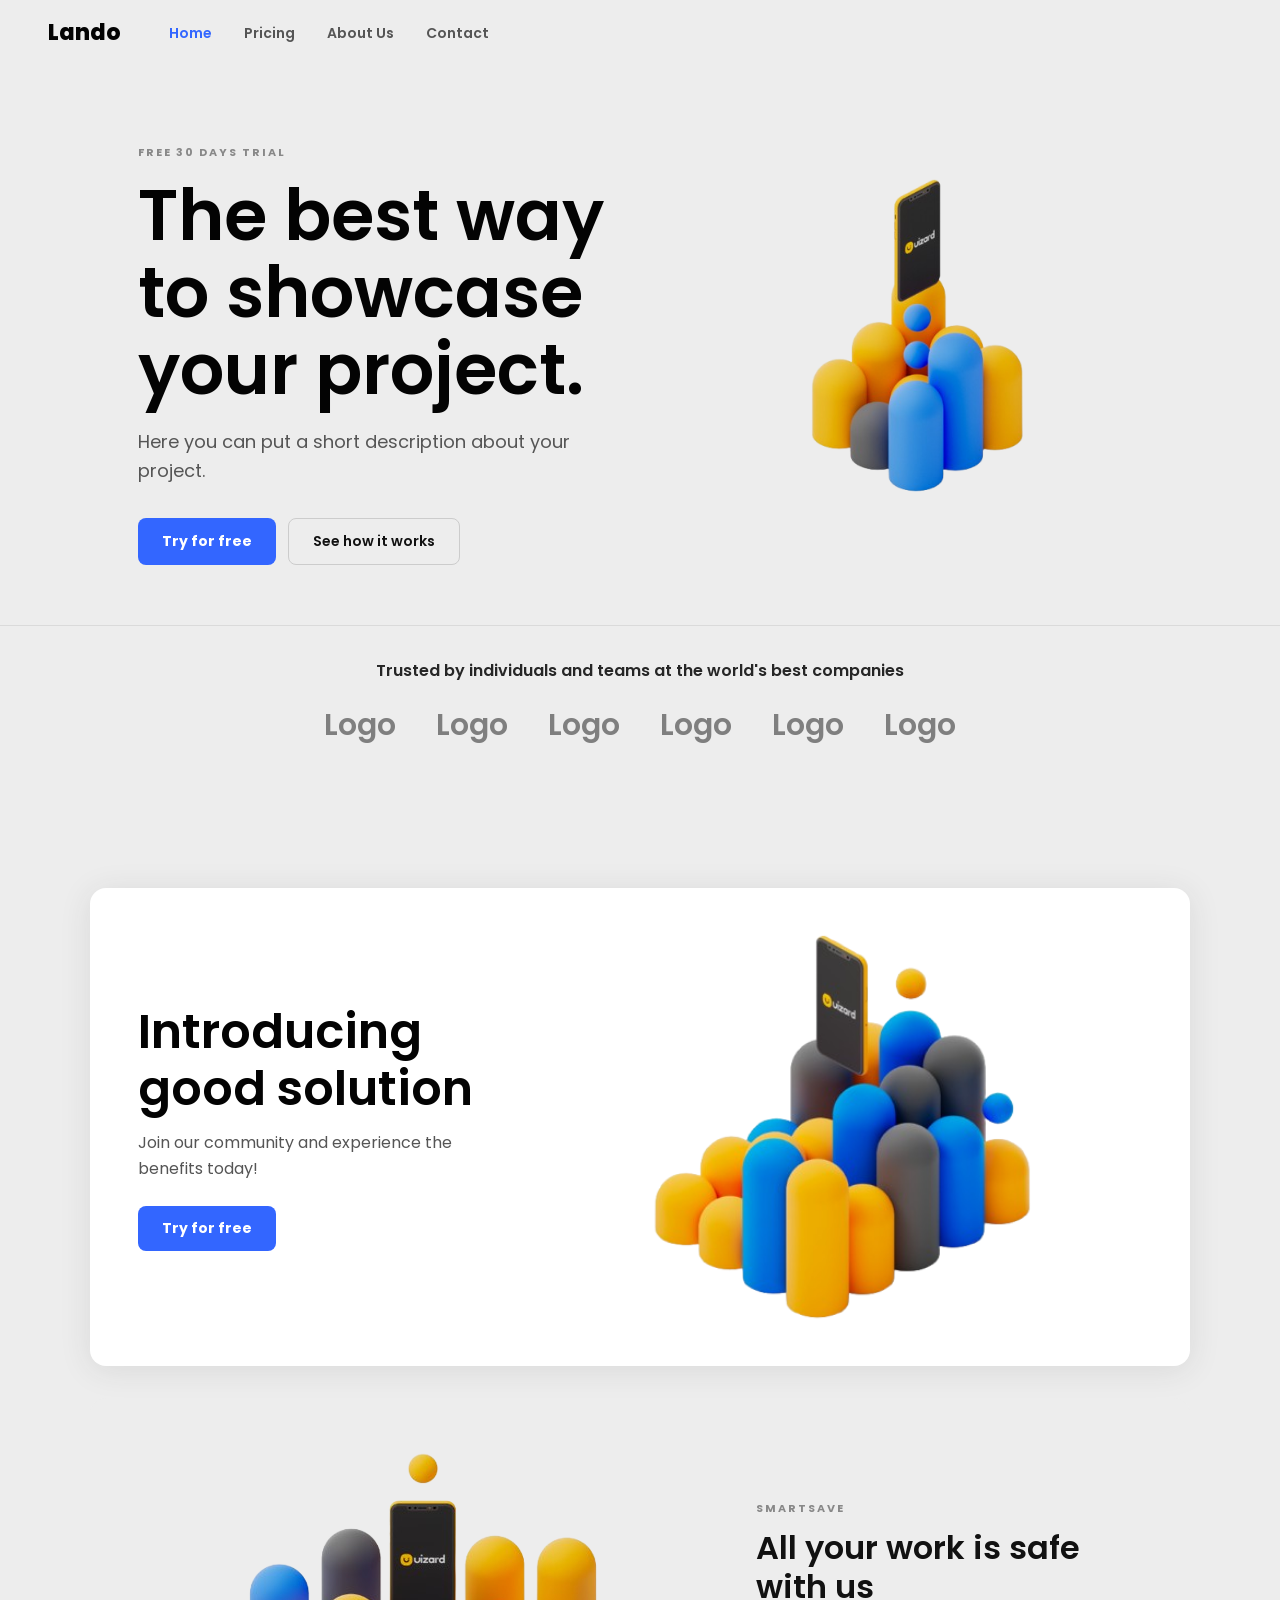
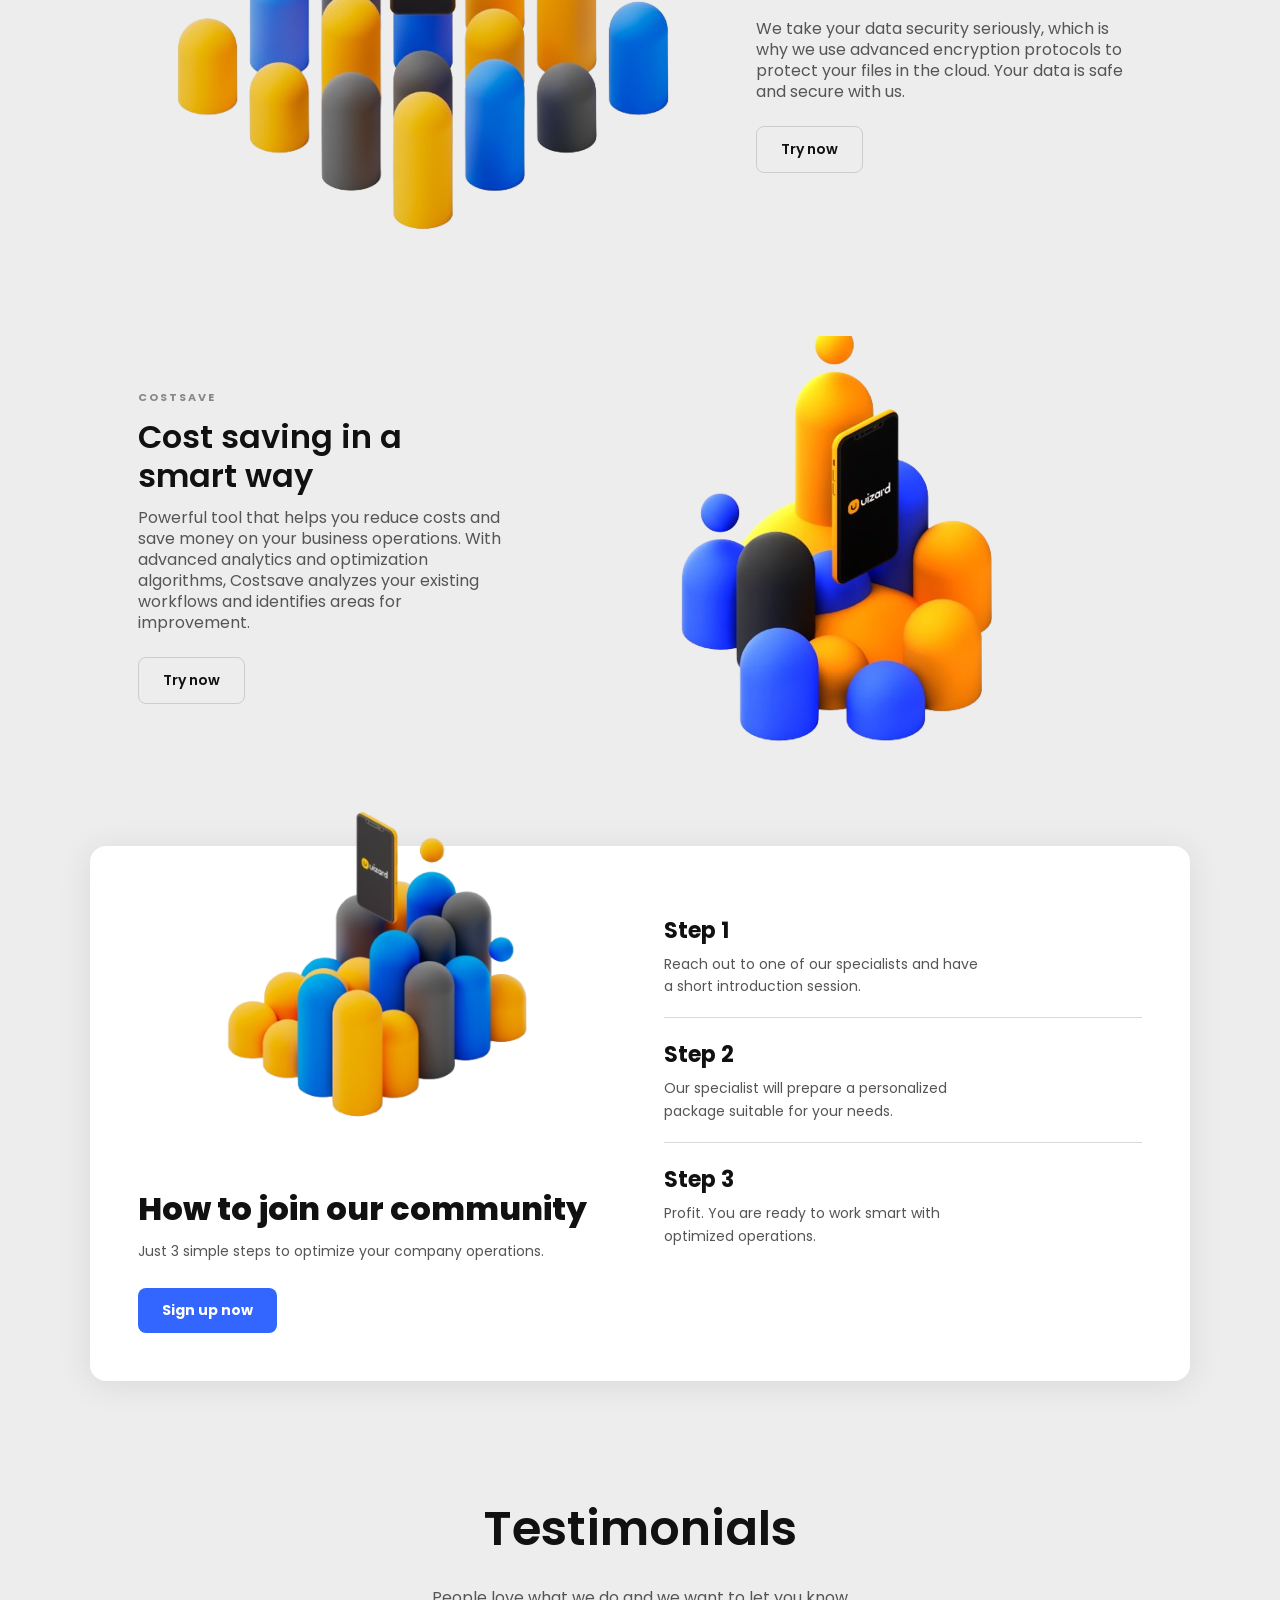
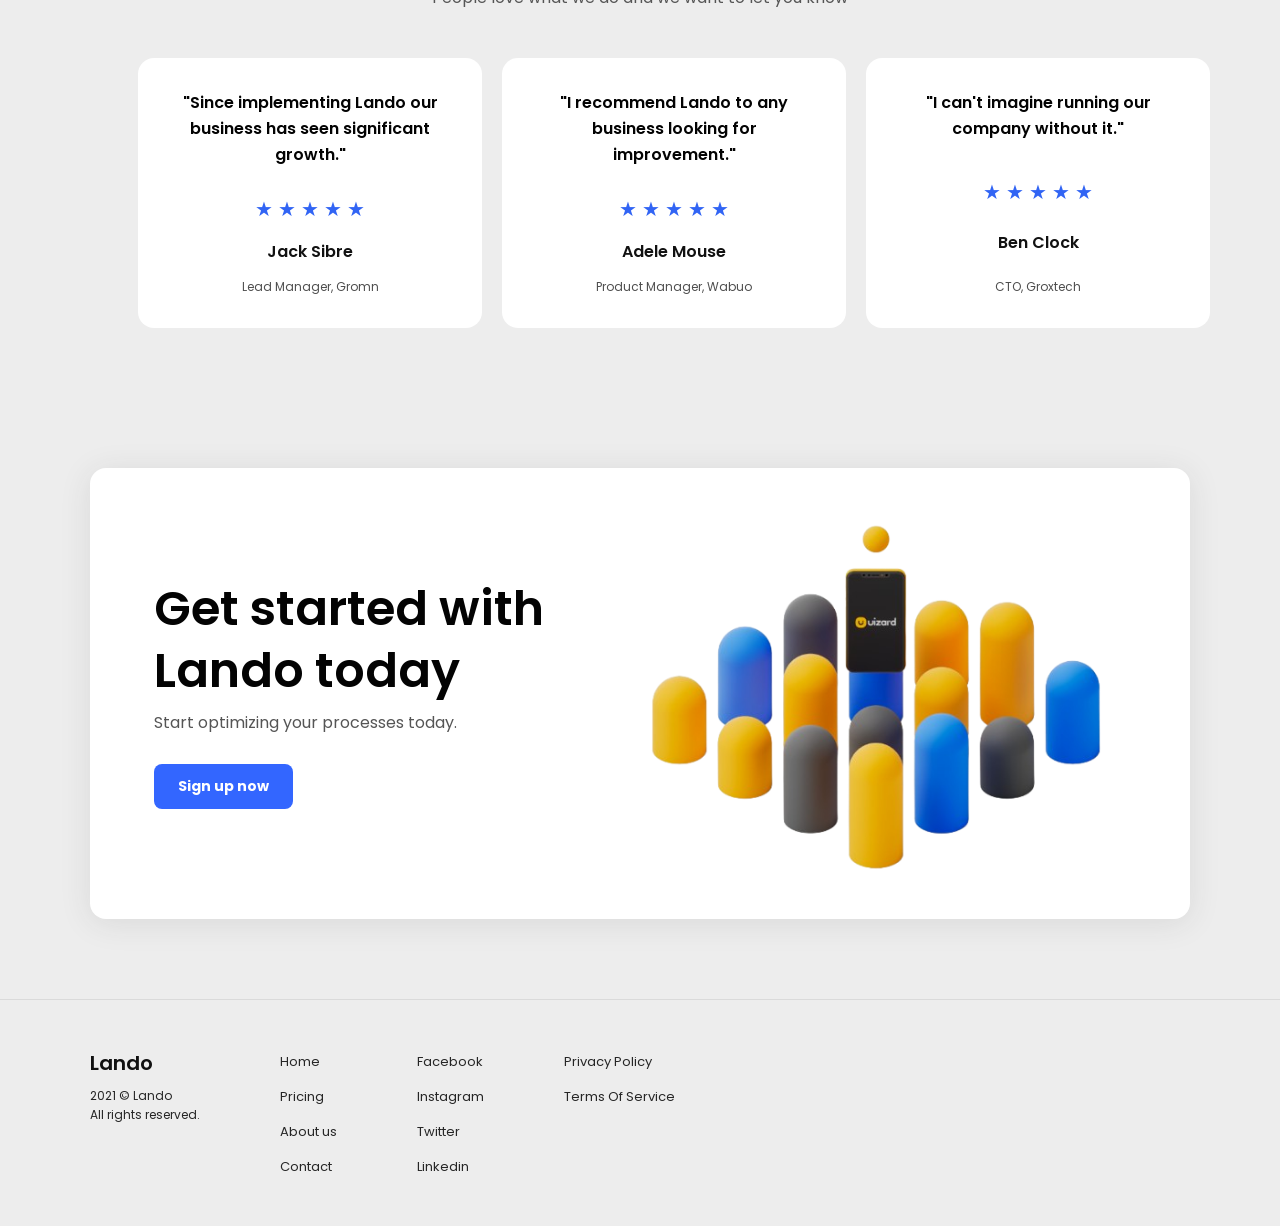
==== index.html @ 051befb7 "landing page ui" ====
<!DOCTYPE html>
<html lang="en">

<head>
    <meta charset="UTF-8" />
    <meta name="viewport" content="width=device-width, initial-scale=1.0" />
    <title>Lando</title>
    <link rel="preconnect" href="https://fonts.googleapis.com">
    <link rel="preconnect" href="https://fonts.gstatic.com" crossorigin>
    <link
        href="https://fonts.googleapis.com/css2?family=Poppins:ital,wght@0,100;0,200;0,300;0,400;0,500;0,600;0,700;0,800;0,900;1,100;1,200;1,300;1,400;1,500;1,600;1,700;1,800;1,900&display=swap"
        rel="stylesheet">
    <link rel="stylesheet" href="assets/css/style.css">
</head>

<body>

    <!-- NAVBAR -->
    <nav>
        <span class="nav-logo"><a href="index.html">Lando</a></span>
        <ul class="nav-links">
            <li><a href="index.html" class="active">Home</a></li>
            <li><a href="pricing.html">Pricing</a></li>
            <li><a href="about-us.html">About Us</a></li>
            <li><a href="contact.html">Contact</a></li>
        </ul>
        <!-- <div class="nav-right">
            <button class="btn-login">Log in</button>
            <button class="btn-signup">Sign up</button>
        </div> -->
    </nav>

    <!-- ===================== HOME PAGE ===================== -->
    <div id="page-home" class="page active">

        <!-- Hero -->
        <div class="hero">
            <div class="hero-content">
                <div class="hero-trial">FREE 30 DAYS TRIAL</div>
                <h1 class="title">The best way to showcase your project.</h1>
                <p class="sub-text">Here you can put a short description about your project.</p>
                <div class="hero-buttons">
                    <button class="btn-primary">Try for free</button>
                    <button class="btn-secondary">See how it works</button>
                </div>
            </div>
            <div class="hero-image">
                <img src="assets/images/landing.png" alt="Hero illustration" class="placeholder-img" />
            </div>
        </div>

        <!-- Trusted -->
        <div class="trusted">
            <p>Trusted by individuals and teams at the world's best companies</p>
            <div class="logo-row">
                <span class="logo-item">Logo</span>
                <span class="logo-item">Logo</span>
                <span class="logo-item">Logo</span>
                <span class="logo-item">Logo</span>
                <span class="logo-item">Logo</span>
                <span class="logo-item">Logo</span>
            </div>
        </div>

        <!-- Feature 1 -->
        <div class="feature-card" style="max-width:1100px;margin:0 auto 32px;">
            <div class="feature-card-content">
                <h2 class="title">Introducing good solution</h2>
                <p>Join our community and experience the benefits today!</p>
                <button class="btn-primary">Try for free</button>
            </div>
            <img src="assets/images/landing-2.png" alt="Feature" class="placeholder-img" />
        </div>

        <!-- Feature 2 -->
        <div class="other-card" style="max-width:1100px;margin:0 auto 32px;">
            <img src="assets/images/landing-3.png" alt="Security" class="placeholder-img" />
            <div class="other-card-content">
                <div class="section-tag">SMARTSAVE</div>
                <h2>All your work is safe with us</h2>
                <p>We take your data security seriously, which is why we use advanced encryption protocols to protect
                    your files in the cloud. Your data is safe and secure with us.</p>
                <button class="btn-secondary">Try now</button>
            </div>
        </div>

        <!-- Feature 3 -->
        <div class="other-card" style="max-width:1100px; margin:0 auto 32px;">
            <div class="other-card-content">
                <div class="section-tag">COSTSAVE</div>
                <h2>Cost saving in a smart way</h2>
                <p>Powerful tool that helps you reduce costs and save money on your business operations. With advanced
                    analytics and optimization algorithms, Costsave analyzes your existing workflows and identifies
                    areas for improvement.</p>
                <button class="btn-secondary">Try now</button>
            </div>
            <img src="assets/images/landing-4.png" alt="Cost saving" class="placeholder-img" />
        </div>

        <!-- How to join -->
        <div class="how-section-wrapper">
            <div class="how-section">
                <div class="how-left">
                    <div class="how-left-img-wrap">
                        <img src="assets/images/landing-2.png" alt="How it works" class="placeholder-img" />
                    </div>
                    <h2>How to join our community</h2>
                    <p>Just 3 simple steps to optimize your company operations.</p>
                    <button class="btn-primary">Sign up now</button>
                </div>
                <div class="how-right">
                    <div class="step-item">
                        <div class="step-title">Step 1</div>
                        <div class="step-desc">Reach out to one of our specialists and have a short introduction
                            session.</div>
                    </div>
                    <div class="step-divider"></div>
                    <div class="step-item">
                        <div class="step-title">Step 2</div>
                        <div class="step-desc">Our specialist will prepare a personalized package suitable for your
                            needs.</div>
                    </div>
                    <div class="step-divider"></div>
                    <div class="step-item">
                        <div class="step-title">Step 3</div>
                        <div class="step-desc">Profit. You are ready to work smart with optimized operations.</div>
                    </div>
                </div>
            </div>
        </div>

        <!-- Testimonials -->
        <div class="testimonials" style="max-width:1100px;margin:0 auto;">
            <h2>Testimonials</h2>
            <p class="sub">People love what we do and we want to let you know</p>
            <div class="testi-grid">
                <div class="testi-card">
                    <blockquote>"Since implementing Lando our business has seen significant growth."</blockquote>
                    <div class="testi-stars">★ ★ ★ ★ ★</div>
                    <div class="testi-name">Jack Sibre</div>
                    <div class="testi-role">Lead Manager, Gromn</div>
                </div>
                <div class="testi-card">
                    <blockquote>"I recommend Lando to any business looking for improvement."</blockquote>
                    <div class="testi-stars">★ ★ ★ ★ ★</div>
                    <div class="testi-name">Adele Mouse</div>
                    <div class="testi-role">Product Manager, Wabuo</div>
                </div>
                <div class="testi-card">
                    <blockquote>"I can't imagine running our company without it."</blockquote>
                    <div class="testi-stars">★ ★ ★ ★ ★</div>
                    <div class="testi-name">Ben Clock</div>
                    <div class="testi-role">CTO, Groxtech</div>
                </div>
            </div>
        </div>

        <!-- CTA Banner -->
        <div class="cta-banner" style="max-width:1100px;margin:60px auto 80px;">
            <div>
                <h2 class="title">Get started with<br>Lando today</h2>
                <p>Start optimizing your processes today.</p>
                <button class="btn-primary">Sign up now</button>
            </div>
            <img src="assets/images/landing-3.png" alt="CTA" class="placeholder-img" />
        </div>

        <!-- Footer -->
        <footer>
            <div class="footer-inner">
                <div class="footer-brand">
                    <div class="logo">Lando</div>
                    <p>2021 © Lando<br>All rights reserved.</p>
                </div>
                <div class="footer-col">
                    <ul>
                        <li><a href="index.html">Home</a></li>
                        <li><a href="pricing.html">Pricing</a></li>
                        <li><a href="about-us.html">About us</a></li>
                        <li><a href="contact.html">Contact</a></li>
                    </ul>
                </div>
                <div class="footer-col">
                    <ul>
                        <li><a href="#">Facebook</a></li>
                        <li><a href="#">Instagram</a></li>
                        <li><a href="#">Twitter</a></li>
                        <li><a href="#">Linkedin</a></li>
                    </ul>
                </div>
                <div class="footer-col">
                    <ul>
                        <li><a href="#">Privacy Policy</a></li>
                        <li><a href="#">Terms Of Service</a></li>
                    </ul>
                </div>
            </div>
        </footer>
    </div>

    <script src="assets/js/main.js"></script>
</body>

</html>
---- assets/css/style.css ----
*,
*::before,
*::after {
    box-sizing: border-box;
    margin: 0;
    padding: 0;
}

:root {
    --bg: #e8e8e8;
    --bg-light: #ededed;
    --white: #ffffff;
    --black: #111111;
    --gray: #555555;
    --gray-light: #888888;
    --blue: #3366FF;
    --blue-hover: #2255ee;
    --radius: 12px;
    --font: 'Poppins', sans-serif;
}

body {
    font-family: var(--font);
    background: #ededed;
    color: var(--black);
    min-height: 100vh;
}

/* ===== PAGES ===== */
.page {
    display: none;
}

.page.active {
    display: block;
}

/* ===== NAVBAR ===== */
nav {
    display: flex;
    align-items: center;
    padding: 0 48px;
    height: 64px;
    /* background: var(--bg); */
    /* position: sticky; */
    top: 0;
    z-index: 100;
    /* border-bottom: 1px solid rgba(0, 0, 0, 0.06); */
}

.nav-logo {
    font-size: 22px;
    font-weight: 800;
    color: var(--black);
    text-decoration: none;
    margin-right: 48px;
    cursor: pointer;
}

.nav-logo a {
    text-decoration: none;
    color: #030303ff;
}

.nav-links {
    display: flex;
    gap: 32px;
    list-style: none;
    flex: 1;
}

.nav-links a {
    text-decoration: none;
    font-size: 14px;
    font-weight: 600;
    color: var(--gray);
    cursor: pointer;
    transition: color 0.2s;
}

.nav-links a:hover,
.nav-links a.active {
    color: var(--blue);
}

.nav-right {
    display: flex;
    align-items: center;
    gap: 16px;
}

.btn-login {
    font-family: var(--font);
    font-size: 14px;
    font-weight: 600;
    color: var(--gray);
    background: none;
    border: none;
    cursor: pointer;
}

.btn-signup {
    font-family: var(--font);
    font-size: 14px;
    font-weight: 600;
    color: #fff;
    background: var(--blue);
    border: none;
    padding: 10px 22px;
    border-radius: 8px;
    cursor: pointer;
    transition: background 0.2s;
}

.btn-signup:hover {
    background: var(--blue-hover);
}

/* ===== SHARED ===== */
.container {
    max-width: 1100px;
    margin: 0 auto;
    padding: 0 48px;
}

section {
    padding: 80px 0;
}

.section-tag {
    font-size: 11px;
    font-weight: 700;
    letter-spacing: 2px;
    text-transform: uppercase;
    color: var(--gray-light);
    margin-bottom: 12px;
}

.placeholder-img {
    border-radius: var(--radius);
    object-fit: cover;
    /* background: #d0d0d0; */
}


.title {
    color: #030303ff;
}

/* ===== HOME PAGE ===== */
/* Hero */
.hero {
    display: flex;
    align-items: center;
    justify-content: space-between;
    padding: 80px 48px 60px;
    max-width: 1100px;
    margin: 0 auto;
    gap: 40px;
}

.hero-content {
    max-width: 480px;
}

.hero-trial {
    font-size: 11px;
    font-weight: 700;
    letter-spacing: 2px;
    text-transform: uppercase;
    color: var(--gray-light);
    margin-bottom: 16px;
}

.hero h1 {
    font-size: 70px;
    font-weight: 600;
    line-height: 1.1;
    margin-bottom: 20px;
}

.hero p {
    font-size: 18px;
    color: var(--gray);
    margin-bottom: 32px;
    line-height: 1.6;
}

.hero-buttons {
    display: flex;
    gap: 12px;
}

.btn-primary {
    font-family: var(--font);
    font-size: 14px;
    font-weight: 700;
    color: #fff;
    background: var(--blue);
    border: none;
    padding: 12px 24px;
    border-radius: 8px;
    cursor: pointer;
    transition: background 0.2s;
}

.btn-primary:hover {
    background: var(--blue-hover);
}

.btn-secondary {
    font-family: var(--font);
    font-size: 14px;
    font-weight: 600;
    color: var(--black);
    background: none;
    border: 1.5px solid #ccc;
    padding: 12px 24px;
    border-radius: 8px;
    cursor: pointer;
    transition: border-color 0.2s;
}

.btn-secondary:hover {
    border-color: var(--blue);
    color: var(--blue);
}

.hero-image img {
    width: 100%;
    max-width: 450px;
    height: auto;
}

/* Trusted */
.trusted {
    text-align: center;
    padding: 32px 48px 60px;
    border-top: 1px solid rgba(0, 0, 0, 0.08);
    margin-bottom: 80px;
}

.trusted p {
    font-size: 16px;
    /* color: var(--gray-light); */
    color: #262626ff;
    margin-bottom: 20px;
    font-weight: 600;
}

.logo-row {
    display: flex;
    justify-content: center;
    gap: 40px;
}

.logo-item {
    font-size: 30px;
    font-weight: 600;
    color: #7f7f7fff;
}

/* Feature cards */
.feature-card {
    background-color: rgb(255, 255, 255);
    border-radius: 16px;
    padding: 48px;
    display: flex;
    align-items: center;
    align-self: stretch;
    width: 1150px;
    height: 478px;
    box-shadow: rgba(51, 51, 51, 0.1) 0px 4px 32px;
    gap: 48px;
    margin: 0 48px 32px;
}

.feature-card-content {
    flex: 1;
}

.feature-card-content h2 {
    font-size: 48px;
    font-weight: 600;
    margin-bottom: 12px;
    line-height: 1.2;
}

.feature-card-content p {
    font-size: 16px;
    color: var(--gray);
    line-height: 26px;
    margin-bottom: 24px;
}

.feature-card img {
    width: 100%;
    max-width: 600px;
    height: auto;
}

.other-card {
    border-radius: 16px;
    padding: 48px;
    display: flex;
    align-items: center;
    align-self: stretch;
    width: 1150px;
    height: 478px;
    gap: 48px;
    margin: 0 48px 32px;
    background-color: #ededed;
    box-shadow: none;
}

.other-card-content {
    flex: 1;
}

.other-card-content h2 {
    font-size: 32px;
    font-weight: 600;
    margin-bottom: 12px;
    line-height: 1.2;
}

.other-card-content p {
    font-size: 16px;
    color: var(--gray);
    margin-bottom: 24px;
    text-align: left;
    line-height: 21px;
    word-break: break-word;
}

.other-card img {
    /* width: 260px;
    height: 220px; */
    border-radius: 12px;
    flex-shrink: 0;
}

/* Steps */
.how-section {
    background-color: rgb(255, 255, 255);
    border-radius: 16px;
    box-shadow: rgba(51, 51, 51, 0.1) 0px 4px 32px;
    margin: 0 auto 32px;
    padding: 48px;
    display: flex;
    gap: 48px;
    align-items: center;
    max-width: 1100px;
}

.how-left {
    flex: 1;
}

.how-left img .how-section-wrapper {
    max-width: 1100px;
    margin: 0 auto 32px;
    padding: 0 48px;
}

.how-section {
    background: var(--white);
    border-radius: 16px;
    padding: 0 48px 48px;
    display: flex;
    gap: 48px;
    align-items: flex-start;
    overflow: visible;
    position: relative;
    margin-top: 60px;
    /* reserve space for overflow */
}

.how-left {
    flex: 1;
    display: flex;
    flex-direction: column;
    align-items: flex-start;
}

.how-left-img-wrap {
    margin-top: -80px;
    /* bleed image above card */
    margin-bottom: 28px;
}

.how-left-img-wrap img {
    object-fit: contain;
    display: block;
}

.how-left h2 {
    font-size: 32px;
    font-weight: 800;
    margin-bottom: 12px;
    line-height: 1.2;
}

.how-left p {
    font-size: 14px;
    color: var(--gray);
    margin-bottom: 24px;
    line-height: 1.7;
}

.how-right {
    flex: 1;
    display: flex;
    flex-direction: column;
    padding-top: 48px;
}

.step-item {
    display: flex;
    flex-direction: column;
    gap: 6px;
    padding: 20px 0;
}

.step-title {
    font-size: 22px;
    font-weight: 700;
}

.step-desc {
    font-size: 14px;
    color: var(--gray);
    line-height: 1.6;
    max-width: 320px;
}

.step-divider {
    height: 1px;
    background-color: rgb(217, 217, 217);
    border-radius: 2px;
}


/* Testimonials */
.testimonials {
    padding: 80px 48px;
}

.testimonials h2 {
    font-size: 48px;
    font-weight: 600;
    text-align: center;
    margin-bottom: 20px;
}

.testimonials .sub {
    font-size: 16px;
    color: var(--gray);
    text-align: center;
    margin-bottom: 48px;
}

.testi-grid {
    display: grid;
    grid-template-columns: repeat(3, 1fr);
    gap: 20px;
}

.testi-card {
    /* background: var(--white);
    border-radius: 12px; */
    padding: 32px;

    display: flex;
    flex-direction: column;
    justify-content: space-between;
    align-items: center;
    flex-shrink: 1;
    flex-grow: 1;
    align-self: stretch;
    width: 344px;
    height: 270px;
    opacity: 1;
    background-color: rgb(255, 255, 255);
    border-radius: 16px;
    box-shadow: rgba(0, 0, 0, 0.08) 0px 0px 0px;
    border: 0px;
}

.testi-card blockquote {
    font-size: 16px;
    font-weight: 600;
    margin-bottom: 20px;
    color: #030303ff;
    text-align: center;
    letter-spacing: 0px;
    line-height: 26px;
}

.testi-stars {
    color: rgb(49, 100, 244);
    font-size: 20px;
    margin-bottom: 8px;
    text-align: center;
}

.testi-name {
    font-size: 16px;
    font-weight: 600;
    text-align: center;
    margin-bottom: 8px;
}

.testi-role {
    font-size: 12px;
    color: #4f4f4fff;
    text-align: center;
}

/* CTA Banner */
.cta-banner {
    border-radius: 16px;
    margin: 0 48px 80px;
    padding: 56px 64px;
    display: flex;
    align-items: center;
    justify-content: space-between;
    width: 1151px;
    height: 451px;
    background-color: rgb(255, 255, 255);
    border-radius: 16px;
    box-shadow: rgba(51, 51, 51, 0.1) 0px 4px 32px;
    border: 0px;
}

.cta-banner h2 {
    font-size: 48px;
    font-weight: 600;
    line-height: 62px;
    text-align: left;
    margin-bottom: 8px;
}

.cta-banner p {
    font-size: 16px;
    text-align: left;
    color: var(--gray);
    margin-bottom: 28px;
    line-height: 26px;
}

.cta-banner img {
    width: 500px;
    height: 400px;
}

/* ===== ABOUT PAGE ===== */
.about-hero {
    text-align: center;
    padding: 80px 48px 40px;
    max-width: 700px;
    margin: 0 auto;
}

.about-hero h1 {
    font-size: 48px;
    font-weight: 600;
    margin-bottom: 16px;
}

.about-hero p {
    font-size: 16px;
    color: #030303ff;
    text-align: center;
    letter-spacing: 0px;
    line-height: 26px;
}

.about-img-row {
    display: flex;
    justify-content: center;
    padding: 40px 48px;
}

.about-img-row img {
    width: 100%;
    max-width: 800px;
    height: 400px;
    border-radius: 16px;
}

.mission-section {
    text-align: center;
    padding: 60px 48px;
    max-width: 700px;
    margin: 0 auto;
}

.mission-section h2 {
    font-size: 48px;
    font-weight: 600;
    margin-bottom: 20px;
}

.mission-section p {
    font-size: 16px;
    color: #030303ff;
    line-height: 26px;
    text-align: center;
}

.efficiency-section {
    background: var(--bg-light);
    padding: 80px 48px;
    display: flex;
    align-items: center;
    justify-content: space-between;
    max-width: 1100px;
    margin: 0 auto;
    border-radius: 16px;
}

.efficiency-section h2 {
    font-size: 48px;
    font-weight: 600;
    line-height: 1.15;
    max-width: 300px;
}


/* Team */
.team-section {
    padding: 80px 48px;
    text-align: center;
}

.team-section h2 {
    font-size: 48px;
    font-weight: 600;
    margin-bottom: 8px;
}

.team-section .sub {
    font-size: 16px;
    color: #030303ff;
    margin-bottom: 48px;
}

.team-grid {
    display: grid;
    grid-template-columns: repeat(4, 1fr);
    gap: 32px;
    max-width: 900px;
    margin: 0 auto;
}

.team-card {
    text-align: center;
    display: flex;
    flex-direction: column;
    align-items: center;
}

.team-card img {
    width: 100px;
    height: 100px;
    border-radius: 50%;
    object-fit: cover;
    margin-bottom: 12px;
}

.team-card .name {
    font-size: 16px;
    font-weight: 600;
}

.team-card .role {
    font-size: 14px;
    color: #030303ff;
}

/* ===== PRICING PAGE ===== */
.pricing-hero {
    text-align: center;
    padding: 80px 48px 48px;
}

.pricing-hero h1 {
    font-size: 48px;
    font-weight: 600;
    margin-bottom: 12px;
    text-align: center;
}

.pricing-hero p {
    font-size: 16px;
    color: #030303ff;
    width: 412px;
    text-align: center;
    margin: 0 auto;
    line-height: 26px;
    white-space: pre-line;
    word-break: break-word;
    margin-bottom: 20px;
}

.pricing-cards {
    display: flex;
    gap: 20px;
    justify-content: center;
    padding: 0 48px 60px;
    align-items: flex-start;
}

.price-card {
    background: var(--white);
    border-radius: 16px;
    padding: 32px;
    flex: 1;
    max-width: 300px;
    position: relative;
    gap: 15px;
    display: flex;
    flex-direction: column;
    justify-content: space-between;
    align-self: stretch;
    background-color: rgb(255, 255, 255);
    border-radius: 16px;
    box-shadow: rgba(51, 51, 51, 0.1) 0px 4px 32px;
    border: 0px;
}

.price-card.popular {
    transform: scale(1.22);
    z-index: 1;
    box-shadow: rgba(51, 51, 51, 0.1) 0px 4px 32px;
}

.popular-badge {
    position: absolute;
    top: 14px;
    left: 75%;
    transform: translateX(-50%);
    width: 100px;
    height: 22px;
    background: var(--blue);
    color: #fff;
    font-size: 11px;
    font-weight: 700;
    padding: 4px 14px;
    border-radius: 24px;
    text-align: center;
}

.price-plan {
    font-size: 16px;
    font-weight: 600;
    margin-bottom: 8px;
}

.price-card.popular .price-plan {
    margin-top: 20px;
}

.price-amount {
    display: flex;
    align-items: baseline;
    gap: 2px;
    margin-bottom: 8px;
}

.price-dollar {
    font-size: 32px;
    font-weight: 600;
}

.price-num {
    font-size: 48px;
    font-weight: 600;
    line-height: 1;
}

.price-mo {
    font-size: 14px;
    color: var(--gray);
}

.price-desc {
    font-size: 13px;
    color: #030303ff;
    margin-bottom: 24px;
    text-align: left;
    line-height: 26px;
    white-space: pre-line;
    word-break: break-word;
}

.btn-plan {
    font-family: var(--font);
    width: 100%;
    padding: 12px;
    border-radius: 8px;
    font-size: 14px;
    font-weight: 600;
    cursor: pointer;
    transition: all 0.2s;
}

.btn-plan-outline {
    background: none;
    border: 1.5px solid #ccc;
    color: var(--black);
}

.btn-plan-outline:hover {
    border-color: var(--blue);
    color: var(--blue);
}

.btn-plan-filled {
    background: var(--blue);
    border: none;
    color: #fff;
}

.btn-plan-filled:hover {
    background: var(--blue-hover);
}

.compare-section {
    padding: 60px 48px;
    max-width: 900px;
    margin: 0 auto;
}

.compare-section h2 {
    font-size: 32px;
    font-weight: 600;
    margin-bottom: 40px;
}

.compare-grid {
    display: grid;
    grid-template-columns: repeat(3, 1fr);
    gap: 32px;
}

.compare-col h3 {
    font-size: 26px;
    font-weight: 600;
    margin-bottom: 0;
}

.compare-divider-row {
    grid-column: 1 / -1;
    height: 2px;
    background-color: rgb(217, 217, 217);
    border-radius: 2px;
    margin: 8px 0;
}

.feature-list {
    list-style: none;
    display: flex;
    flex-direction: column;
    gap: 12px;
}

.feature-list li {
    display: flex;
    align-items: center;
    gap: 10px;
    font-size: 14px;
    color: #030303ff;
    line-height: 26px;
}

.check-icon {
    width: 20px;
    height: 20px;
    background: var(--blue);
    border-radius: 50%;
    display: flex;
    align-items: center;
    justify-content: center;
    flex-shrink: 0;
    color: #fff;
    font-size: 11px;
}

.check-icon {
    width: 20px;
    height: 20px;
    background: var(--blue);
    border-radius: 50%;
    display: flex;
    align-items: center;
    justify-content: center;
    flex-shrink: 0;
    color: #fff;
    font-size: 11px;
}

/* FAQ */
.faq-section {
    padding: 60px 48px;
    max-width: 700px;
    margin: 0 auto;
    text-align: center;
}

.faq-section img {
    margin: auto;
}

.faq-section h2 {
    font-size: 48px;
    font-weight: 600;
    margin-bottom: 40px;
}

.faq-item {
    border-top: 1px solid #ddd;
    padding: 20px 0;
    text-align: left;
    cursor: pointer;
}

.faq-item:last-child {
    border-bottom: 1px solid #ddd;
}

.faq-question {
    display: flex;
    justify-content: space-between;
    align-items: center;
    text-align: left;
    font-size: 16px;
    font-weight: 600;
}

.faq-chevron {
    font-size: 12px;
    color: var(--gray);
    transition: transform 0.2s;
}

.faq-answer {
    font-size: 14px;
    color: var(--gray);
    line-height: 1.7;
    margin-top: 12px;
    display: none;
}

.faq-item.open .faq-chevron {
    transform: rotate(180deg);
}

.faq-item.open .faq-answer {
    display: block;
}

/* ===== CONTACT PAGE ===== */
.contact-section {
    display: flex;
    align-items: center;
    gap: 64px;
    max-width: 1100px;
    margin: 0 auto;
    padding: 80px 10px;
}

.contact-form-area {
    flex: 1;
}

.contact-form-area h1 {
    font-size: 48px;
    font-weight: 600;
    margin-bottom: 12px;
}

.contact-form-area .sub {
    font-size: 16px;
    color: #030303ff;
    line-height: 26px;
    margin-bottom: 36px;
}

.form-group {
    margin-bottom: 20px;
}

.form-group label {
    display: block;
    font-size: 16px;
    font-weight: 600;
    margin-bottom: 8px;
    color: var(--black);
}

.form-group input,
.form-group textarea {
    font-family: var(--font);
    width: 100%;
    padding: 14px 16px;
    border-radius: 10px;
    border: 1.5px solid #ddd;
    font-size: 14px;
    background: var(--white);
    color: var(--black);
    outline: none;
    transition: border-color 0.2s;
    resize: none;
}

.form-group input:focus,
.form-group textarea:focus {
    border-color: var(--blue);
}

.form-group input::placeholder,
.form-group textarea::placeholder {
    color: #aaa;
}

.btn-send {
    font-family: var(--font);
    width: 100%;
    padding: 14px;
    background: var(--blue);
    color: #fff;
    border: none;
    border-radius: 10px;
    font-size: 16px;
    font-weight: 600;
    cursor: pointer;
    margin-top: 8px;
    transition: background 0.2s;
}

.btn-send:hover {
    background: var(--blue-hover);
}

/* ===== FOOTER ===== */
footer {
    /* background: var(--bg); */
    border-top: 1px solid rgba(0, 0, 0, 0.08);
    padding: 48px;
}

.footer-inner {
    max-width: 1100px;
    margin: 0 auto;
    display: flex;
    gap: 80px;
}

.footer-brand .logo {
    font-size: 20px;
    font-weight: 600;
    margin-bottom: 8px;
}

.footer-brand p {
    font-size: 12px;
    line-height: 1.6;
    color: #262626ff;
}

.footer-col h4 {
    font-size: 13px;
    font-weight: 700;
    margin-bottom: 16px;
    color: var(--black);
}

.footer-col ul {
    list-style: none;
    display: flex;
    flex-direction: column;
    gap: 10px;
}

.footer-col ul li a {
    text-decoration: none;
    font-size: 13px;
    color: #262626ff;
    cursor: pointer;
}

.footer-col ul li a:hover {
    color: var(--blue);
}

/* =========================================
   GLOBAL RESPONSIVE FIXES
========================================= */

img {
    max-width: 100%;
    height: auto;
    display: block;
}

.feature-card,
.other-card,
.cta-banner,
.how-section,
.efficiency-section,
.contact-section {
    width: 100%;
    max-width: 1100px;
}

/* Prevent overflow */
body,
html {
    overflow-x: hidden;
}

/* =========================================
   LARGE TABLETS
========================================= */

@media (max-width: 1024px) {

    .hero,
    .feature-card,
    .other-card,
    .how-section,
    .cta-banner,
    .contact-section,
    .efficiency-section {
        flex-direction: column;
        text-align: center;
        height: auto;
    }

    .hero-content,
    .feature-card-content,
    .other-card-content,
    .how-left,
    .how-right {
        max-width: 100%;
    }

    .hero h1 {
        font-size: 52px;
    }

    .feature-card img,
    .cta-banner img,
    .hero-image img {
        width: 100%;
        max-width: 500px;
        height: auto;
        margin: 0 auto;
    }

    .hero-content {
        display: flex;
        flex-direction: column;
        align-items: center;
        text-align: center;
    }

    .hero-buttons {
        justify-content: center;
        align-items: center;
        width: 100%;
    }

    .testi-grid {
        grid-template-columns: repeat(2, 1fr);
    }

    .team-grid {
        grid-template-columns: repeat(3, 1fr);
    }

    .pricing-cards {
        flex-wrap: wrap;
    }

    .price-card.popular {
        transform: none;
    }

    .compare-grid {
        grid-template-columns: repeat(3, 1fr);
        gap: 32px;
    }

    .compare-divider-row {
        display: none;
    }

    .footer-inner {
        flex-wrap: wrap;
        gap: 40px;
    }

    .how-section {
        padding: 32px 24px;
        gap: 32px;
        align-items: center;
    }

    .how-left,
    .how-right {
        width: 100%;
        text-align: center;
        align-items: center;
    }

    .how-left-img-wrap {
        margin-top: 0;
        margin-bottom: 20px;
    }

    .how-left-img-wrap img {
        max-width: 320px;
        margin: 0 auto;
    }

    .step-desc {
        max-width: 100%;
        text-align: center;
    }

    .step-item {
        align-items: center;
    }

    .contact-section {
        flex-direction: column;
        text-align: center;
        gap: 40px;
        padding: 60px 24px;
    }

    .contact-image img {
        width: 100%;
        max-width: 420px;
        height: auto;
        margin: 0 auto;
    }

    .contact-form-area {
        width: 100%;
        max-width: 600px;
    }

    .contact-form-area h1,
    .contact-form-area .sub {
        text-align: center;
    }

    .contact-form-area label {
        text-align: left;
    }

    .team-grid {
        grid-template-columns: repeat(3, 1fr);
        gap: 28px;
    }

    .team-card {
        display: flex;
        flex-direction: column;
        align-items: center;
    }

    .team-card .name {
        font-size: 15px;
        line-height: 1.4;
        text-align: center;
        margin-bottom: 4px;
    }

    .team-card .role {
        font-size: 13px;
        line-height: 1.5;
        text-align: center;
    }

}

/* =========================================
   MOBILE DEVICES
========================================= */

@media (max-width: 768px) {

    nav {
        flex-wrap: wrap;
        height: auto;
        gap: 16px;
        padding: 20px;
    }

    .nav-links {
        width: 100%;
        justify-content: right;
        flex-wrap: wrap;
        gap: 13px;
    }

    .nav-right {
        width: 100%;
        justify-content: center;
    }

    .hero,
    .feature-card,
    .other-card,
    .how-section,
    .cta-banner,
    .contact-section,
    .efficiency-section {
        padding: 32px 20px;
        gap: 24px;
    }

    .hero {
        padding-top: 40px;
    }

    .hero h1,
    .pricing-hero h1,
    .about-hero h1,
    .mission-section h2,
    .team-section h2,
    .faq-section h2,
    .cta-banner h2,
    .contact-form-area h1 {
        font-size: 36px;
        line-height: 1.2;
    }

    .feature-card-content h2,
    .other-card-content h2,
    .how-left h2,
    .efficiency-section h2 {
        font-size: 30px;
    }

    .hero-buttons {
        flex-direction: column;
        justify-content: center;
        align-items: center;
        width: 100%;
    }

    .hero-buttons button,
    .btn-primary,
    .btn-secondary {
        width: 100%;
    }

    .logo-row {
        flex-wrap: wrap;
        gap: 20px;
    }

    .logo-item {
        font-size: 22px;
    }

    .feature-card,
    .other-card,
    .cta-banner {
        height: auto;
    }

    .feature-card img,
    .other-card img,
    .cta-banner img,
    .hero-image img,
    .about-img-row img,
    .contact-image img {
        width: 100%;
        height: auto;
        max-width: 100%;
    }

    .testi-grid {
        grid-template-columns: 1fr;
    }

    .testi-card {
        width: 100%;
        height: auto;
    }

    .team-grid {
        grid-template-columns: repeat(2, 1fr);
        gap: 24px 16px;
    }

    .team-card img {
        width: 90px;
        height: 90px;
    }

    .team-card .name {
        font-size: 14px;
        line-height: 1.4;
        max-width: 120px;
        margin: 0 auto 4px;
    }

    .team-card .role {
        font-size: 12px;
        line-height: 1.5;
        max-width: 120px;
        margin: 0 auto;
    }

    .pricing-cards {
        flex-direction: column;
        align-items: center;
        padding: 0 20px 40px;
    }

    .price-card {
        width: 100%;
        max-width: 100%;
    }

    .pricing-hero p {
        width: 100%;
    }

    .compare-grid {
        display: flex;
        flex-wrap: wrap;
        gap: 24px;
    }

    /* headings row */
    .compare-grid>.compare-col:nth-child(-n+3) {
        width: calc(33.333% - 16px);
    }

    /* feature columns */
    .compare-grid>.compare-col:nth-child(n+5) {
        width: calc(33.333% - 16px);
    }

    .compare-divider-row {
        width: 100%;
        height: 2px;
        background-color: rgb(217, 217, 217);
        margin: 0;
    }

    .compare-col h3 {
        text-align: center;
        font-size: 20px;
    }

    .feature-list li {
        font-size: 13px;
        line-height: 1.5;
    }

    .faq-section {
        padding: 40px 20px;
    }

    .about-hero,
    .mission-section,
    .team-section {
        padding-left: 20px;
        padding-right: 20px;
    }

    .feature-card,
    .other-card,
    .how-section,
    .cta-banner {
        width: calc(100% - 32px);
        margin: 0 auto 24px;
        padding: 32px 20px;
        border-radius: 16px;
    }

    .contact-section {
        width: calc(100% - 32px);
        margin: 0 auto 40px;
        padding: 32px 20px;
        border-radius: 16px;
        gap: 32px;
    }

    .contact-form-area {
        width: 100%;
    }

    .contact-form-area h1 {
        font-size: 36px;
        line-height: 1.2;
    }

    .contact-form-area .sub {
        font-size: 14px;
        line-height: 1.7;
        margin-bottom: 28px;
    }

    .contact-image img {
        max-width: 100%;
        height: auto;
    }

    .form-group input,
    .form-group textarea {
        font-size: 16px;
    }

    footer {
    padding: 40px 20px;
}

.footer-inner {
    display: grid;
    grid-template-columns: repeat(2, 1fr);
    gap: 32px 24px;
    align-items: start;
}

.footer-brand {
    grid-column: 1 / -1;
}

.footer-col ul {
    gap: 12px;
}
}

/* =========================================
   SMALL MOBILE DEVICES
========================================= */

@media (max-width: 480px) {

    .hero h1 {
        font-size: 30px;
    }

    .hero p,
    .pricing-hero p,
    .about-hero p,
    .mission-section p,
    .contact-form-area .sub {
        font-size: 14px;
        line-height: 1.7;
    }

    .team-grid {
        grid-template-columns: 1fr;
    }

    .hero-buttons button {
        font-size: 14px;
    }

    .cta-banner h2 {
        font-size: 30px;
    }

    .popular-badge {
        left: 50%;
    }

    .team-grid {
        grid-template-columns: repeat(2, 1fr);
    }

    .team-card img {
        width: 100px;
        height: 100px;
    }

    .footer-inner {
    grid-template-columns: repeat(3, 1fr);
    text-align: center;
}

.footer-brand {
    text-align: center;
}

.footer-col ul {
    align-items: center;
}
}
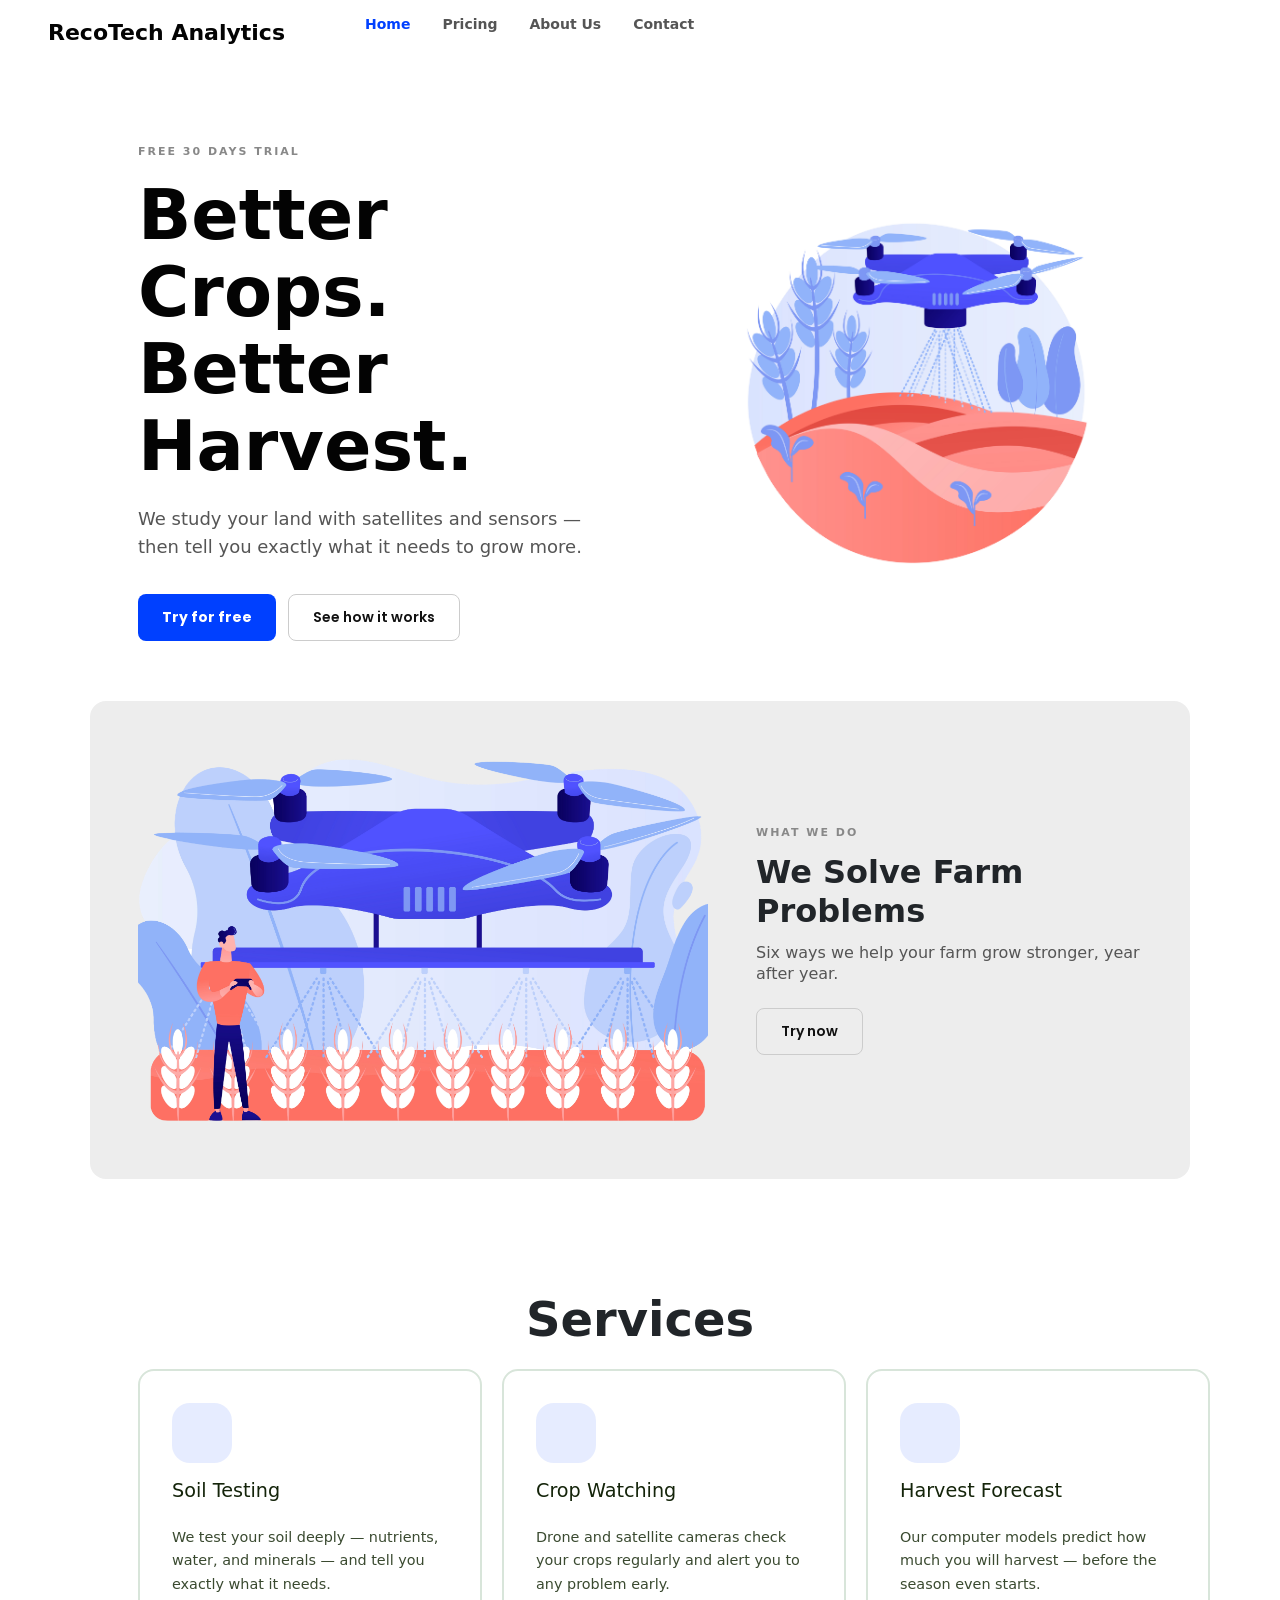
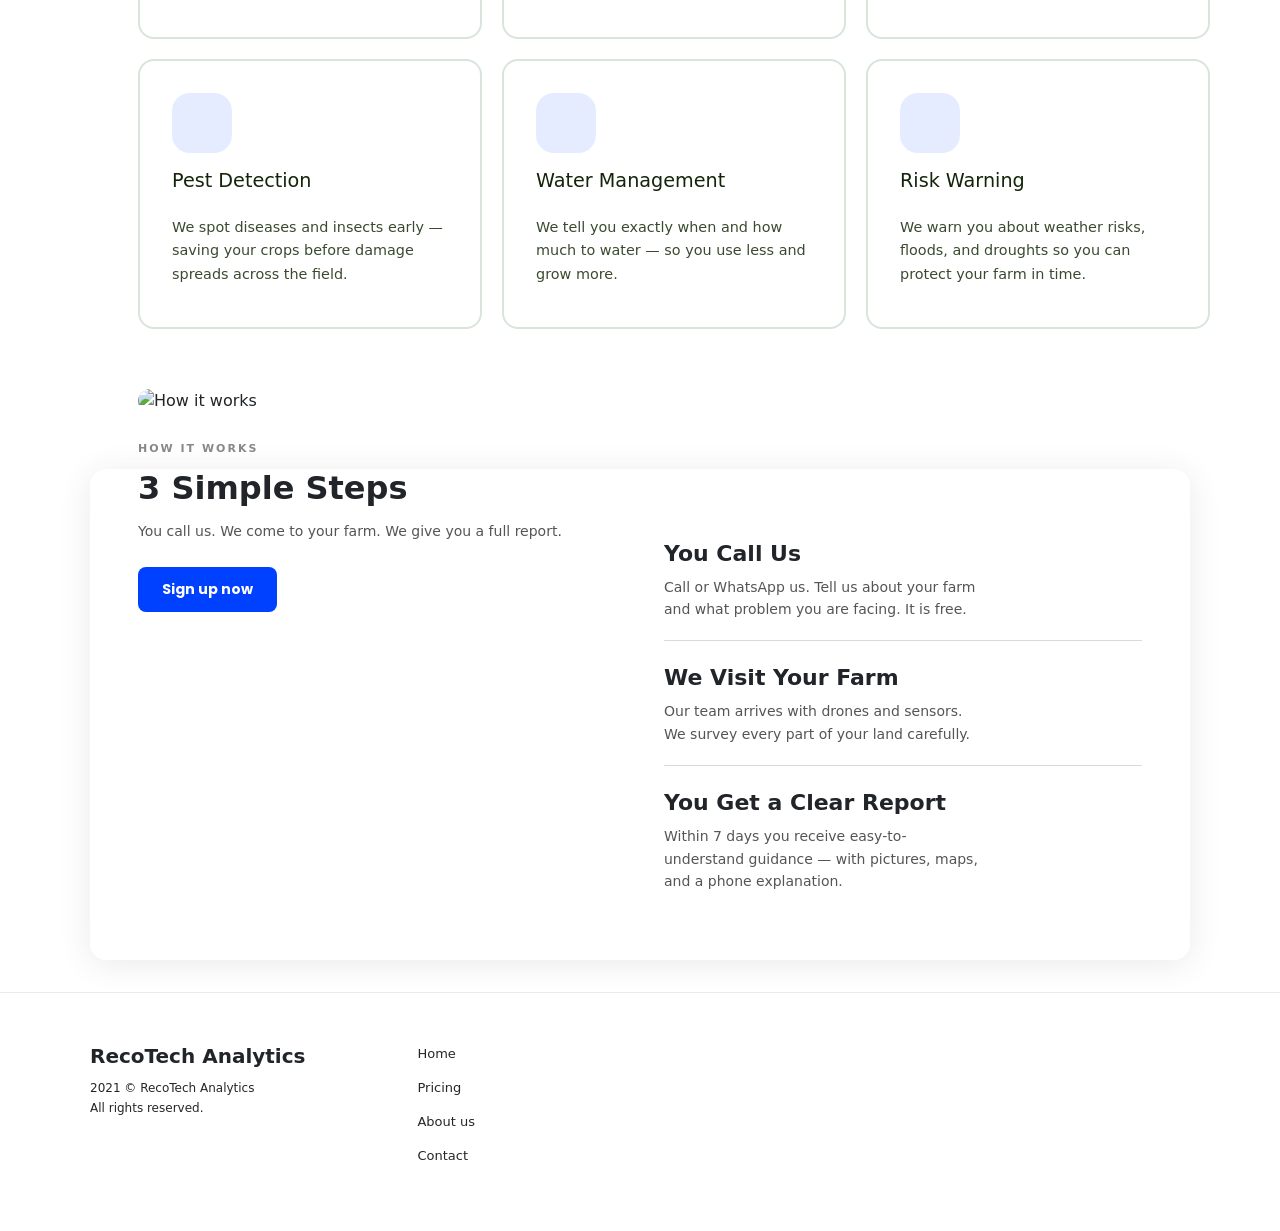
==== commit b83fc655: "contect and images updated" ====
--- a/index.html
+++ b/index.html
@@ -4,20 +4,25 @@
 <head>
     <meta charset="UTF-8" />
     <meta name="viewport" content="width=device-width, initial-scale=1.0" />
-    <title>Lando</title>
+    <title>RecoTech Analytics</title>
     <link rel="preconnect" href="https://fonts.googleapis.com">
     <link rel="preconnect" href="https://fonts.gstatic.com" crossorigin>
     <link
         href="https://fonts.googleapis.com/css2?family=Poppins:ital,wght@0,100;0,200;0,300;0,400;0,500;0,600;0,700;0,800;0,900;1,100;1,200;1,300;1,400;1,500;1,600;1,700;1,800;1,900&display=swap"
         rel="stylesheet">
     <link rel="stylesheet" href="assets/css/style.css">
+    <link rel="stylesheet" href="https://cdnjs.cloudflare.com/ajax/libs/font-awesome/7.0.1/css/all.min.css"
+        integrity="sha512-2SwdPD6INVrV/lHTZbO2nodKhrnDdJK9/kg2XD1r9uGqPo1cUbujc+IYdlYdEErWNu69gVcYgdxlmVmzTWnetw=="
+        crossorigin="anonymous" referrerpolicy="no-referrer" />
+    <link href="https://cdn.jsdelivr.net/npm/bootstrap@5.3.8/dist/css/bootstrap.min.css" rel="stylesheet"
+        integrity="sha384-sRIl4kxILFvY47J16cr9ZwB07vP4J8+LH7qKQnuqkuIAvNWLzeN8tE5YBujZqJLB" crossorigin="anonymous">
 </head>
 
 <body>
 
     <!-- NAVBAR -->
     <nav>
-        <span class="nav-logo"><a href="index.html">Lando</a></span>
+        <span class="nav-logo"><a href="index.html">RecoTech Analytics</a></span>
         <ul class="nav-links">
             <li><a href="index.html" class="active">Home</a></li>
             <li><a href="pricing.html">Pricing</a></li>
@@ -28,6 +33,11 @@
             <button class="btn-login">Log in</button>
             <button class="btn-signup">Sign up</button>
         </div> -->
+        <div class="menu-toggle" onclick="toggleMenu()">
+            <span></span>
+            <span></span>
+            <span></span>
+        </div>
     </nav>
 
     <!-- ===================== HOME PAGE ===================== -->
@@ -37,20 +47,21 @@
         <div class="hero">
             <div class="hero-content">
                 <div class="hero-trial">FREE 30 DAYS TRIAL</div>
-                <h1 class="title">The best way to showcase your project.</h1>
-                <p class="sub-text">Here you can put a short description about your project.</p>
+                <h1 class="title">Better Crops. Better Harvest.</h1>
+                <p class="sub-text">We study your land with satellites and sensors — then tell you exactly what it needs
+                    to grow more.</p>
                 <div class="hero-buttons">
                     <button class="btn-primary">Try for free</button>
                     <button class="btn-secondary">See how it works</button>
                 </div>
             </div>
             <div class="hero-image">
-                <img src="assets/images/landing.png" alt="Hero illustration" class="placeholder-img" />
+                <img src="assets/images/drone.jpg" alt="Hero illustration" class="placeholder-img" />
             </div>
         </div>
 
         <!-- Trusted -->
-        <div class="trusted">
+        <!-- <div class="trusted">
             <p>Trusted by individuals and teams at the world's best companies</p>
             <div class="logo-row">
                 <span class="logo-item">Logo</span>
@@ -60,32 +71,94 @@
                 <span class="logo-item">Logo</span>
                 <span class="logo-item">Logo</span>
             </div>
+        </div> -->
+
+
+
+        <!-- Feature 2 -->
+        <div class="other-card" style="max-width:1100px;margin:0 auto 32px;">
+            <img src="assets/images/smart-farmer-no-bg.png" alt="Security" class="placeholder-img" />
+            <div class="other-card-content">
+                <div class="section-tag">WHAT WE DO</div>
+                <h2>We Solve Farm Problems</h2>
+                <p>Six ways we help your farm grow stronger, year after year.</p>
+                <button class="btn-secondary">Try now</button>
+            </div>
+        </div>
+
+        <!-- Services -->
+        <div class="services" style="max-width:1100px;margin:0 auto;">
+            <h2>Services</h2>
+            <!-- <p class="sub">People love what we do and we want to let you know</p> -->
+            <div class="service-grid">
+                <div class="service-card" role="listitem">
+                    <div class="service-icon" aria-hidden="true">
+                        <i class="fa-solid fa-leaf"></i>
+                    </div>
+                    <h3 class="service-name">Soil Testing</h3>
+                    <p class="service-desc">We test your soil deeply — nutrients, water, and minerals — and tell you
+                        exactly what it needs.</p>
+                </div>
+                <div class="service-card" role="listitem">
+                    <div class="service-icon" aria-hidden="true">
+                        <i class="fa-solid fa-satellite"></i>
+                    </div>
+                    <h3 class="service-name">Crop Watching</h3>
+                    <p class="service-desc">Drone and satellite cameras check your crops regularly and alert you to any
+                        problem early.</p>
+                </div>
+
+                <div class="service-card" role="listitem">
+                    <div class="service-icon" aria-hidden="true">
+                        <i class="fa-solid fa-chart-line"></i>
+                    </div>
+                    <h3 class="service-name">Harvest Forecast</h3>
+                    <p class="service-desc">Our computer models predict how much you will harvest — before the season
+                        even starts.</p>
+                </div>
+
+                <div class="service-card" role="listitem">
+                    <div class="service-icon" aria-hidden="true">
+                        <i class="fa-solid fa-bug"></i>
+                    </div>
+                    <h3 class="service-name">Pest Detection</h3>
+                    <p class="service-desc">We spot diseases and insects early — saving your crops before damage spreads
+                        across the field.</p>
+                </div>
+
+                <div class="service-card" role="listitem">
+                    <div class="service-icon" aria-hidden="true">
+                        <i class="fa-solid fa-droplet"></i>
+                    </div>
+                    <h3 class="service-name">Water Management</h3>
+                    <p class="service-desc">We tell you exactly when and how much to water — so you use less and grow
+                        more.</p>
+                </div>
+
+                <div class="service-card" role="listitem">
+                    <div class="service-icon" aria-hidden="true">
+                        <i class="fa-solid fa-triangle-exclamation"></i>
+                    </div>
+                    <h3 class="service-name">Risk Warning</h3>
+                    <p class="service-desc">We warn you about weather risks, floods, and droughts so you can protect
+                        your farm in time.</p>
+                </div>
+            </div>
         </div>
 
         <!-- Feature 1 -->
-        <div class="feature-card" style="max-width:1100px;margin:0 auto 32px;">
+        <!-- <div class="feature-card" style="max-width:1100px;margin:0 auto 32px;">
             <div class="feature-card-content">
+                <div class="section-tag">SMARTSAVE</div>
                 <h2 class="title">Introducing good solution</h2>
                 <p>Join our community and experience the benefits today!</p>
                 <button class="btn-primary">Try for free</button>
             </div>
             <img src="assets/images/landing-2.png" alt="Feature" class="placeholder-img" />
-        </div>
-
-        <!-- Feature 2 -->
-        <div class="other-card" style="max-width:1100px;margin:0 auto 32px;">
-            <img src="assets/images/landing-3.png" alt="Security" class="placeholder-img" />
-            <div class="other-card-content">
-                <div class="section-tag">SMARTSAVE</div>
-                <h2>All your work is safe with us</h2>
-                <p>We take your data security seriously, which is why we use advanced encryption protocols to protect
-                    your files in the cloud. Your data is safe and secure with us.</p>
-                <button class="btn-secondary">Try now</button>
-            </div>
-        </div>
+        </div> -->
 
         <!-- Feature 3 -->
-        <div class="other-card" style="max-width:1100px; margin:0 auto 32px;">
+        <!-- <div class="other-card" style="max-width:1100px; margin:0 auto 32px;">
             <div class="other-card-content">
                 <div class="section-tag">COSTSAVE</div>
                 <h2>Cost saving in a smart way</h2>
@@ -95,49 +168,54 @@
                 <button class="btn-secondary">Try now</button>
             </div>
             <img src="assets/images/landing-4.png" alt="Cost saving" class="placeholder-img" />
-        </div>
+        </div> -->
 
         <!-- How to join -->
         <div class="how-section-wrapper">
             <div class="how-section">
                 <div class="how-left">
                     <div class="how-left-img-wrap">
-                        <img src="assets/images/landing-2.png" alt="How it works" class="placeholder-img" />
-                    </div>
-                    <h2>How to join our community</h2>
-                    <p>Just 3 simple steps to optimize your company operations.</p>
+                        <img src="assets/images/data-analytics-no-bg.png" alt="How it works" class="placeholder-img" />
+                    </div>
+                    <div class="section-tag">HOW IT WORKS</div>
+                    <h2>3 Simple Steps</h2>
+                    <p>You call us. We come to your farm. We give you a full report.</p>
                     <button class="btn-primary">Sign up now</button>
                 </div>
                 <div class="how-right">
                     <div class="step-item">
-                        <div class="step-title">Step 1</div>
-                        <div class="step-desc">Reach out to one of our specialists and have a short introduction
-                            session.</div>
+                        <div class="step-title">You Call Us</div>
+                        <div class="step-desc">
+                            Call or WhatsApp us. Tell us about your farm and what problem you are facing. It is free.
+                        </div>
                     </div>
                     <div class="step-divider"></div>
                     <div class="step-item">
-                        <div class="step-title">Step 2</div>
-                        <div class="step-desc">Our specialist will prepare a personalized package suitable for your
-                            needs.</div>
+                        <div class="step-title">We Visit Your Farm</div>
+                        <div class="step-desc">
+                            Our team arrives with drones and sensors. We survey every part of your land carefully.
+                        </div>
                     </div>
                     <div class="step-divider"></div>
                     <div class="step-item">
-                        <div class="step-title">Step 3</div>
-                        <div class="step-desc">Profit. You are ready to work smart with optimized operations.</div>
+                        <div class="step-title">You Get a Clear Report</div>
+                        <div class="step-desc">
+                            Within 7 days you receive easy-to-understand guidance — with pictures, maps, and a phone
+                            explanation.
+                        </div>
                     </div>
                 </div>
             </div>
         </div>
 
         <!-- Testimonials -->
-        <div class="testimonials" style="max-width:1100px;margin:0 auto;">
+        <!-- <div class="testimonials" style="max-width:1100px;margin:0 auto;">
             <h2>Testimonials</h2>
             <p class="sub">People love what we do and we want to let you know</p>
             <div class="testi-grid">
                 <div class="testi-card">
                     <blockquote>"Since implementing Lando our business has seen significant growth."</blockquote>
                     <div class="testi-stars">★ ★ ★ ★ ★</div>
-                    <div class="testi-name">Jack Sibre</div>
                     <div class="testi-role">Lead Manager, Gromn</div>
                 </div>
                 <div class="testi-card">
@@ -153,24 +231,24 @@
                     <div class="testi-role">CTO, Groxtech</div>
                 </div>
             </div>
-        </div>
+        </div> -->
 
         <!-- CTA Banner -->
-        <div class="cta-banner" style="max-width:1100px;margin:60px auto 80px;">
+        <!-- <div class="cta-banner" style="max-width:1100px;margin:0px auto 80px;">
             <div>
-                <h2 class="title">Get started with<br>Lando today</h2>
-                <p>Start optimizing your processes today.</p>
-                <button class="btn-primary">Sign up now</button>
-            </div>
-            <img src="assets/images/landing-3.png" alt="CTA" class="placeholder-img" />
-        </div>
+                <h2 class="title">We Visit Across India</h2>
+                <p>Kerala · Karnataka · Tamil Nadu <br>and across all states.</p>
+                <a href="tel:+919876543210" class="btn-primary">Sign up now</a>
+            </div>
+            <img src="assets/images/smart-farmer.jpg" alt="CTA" class="placeholder-img" />
+        </div> -->
 
         <!-- Footer -->
         <footer>
             <div class="footer-inner">
                 <div class="footer-brand">
-                    <div class="logo">Lando</div>
-                    <p>2021 © Lando<br>All rights reserved.</p>
+                    <div class="logo">RecoTech Analytics</div>
+                    <p>2021 © RecoTech Analytics<br>All rights reserved.</p>
                 </div>
                 <div class="footer-col">
                     <ul>
@@ -179,7 +257,7 @@
                         <li><a href="about-us.html">About us</a></li>
                         <li><a href="contact.html">Contact</a></li>
                     </ul>
-                </div>
+                <!-- </div>
                 <div class="footer-col">
                     <ul>
                         <li><a href="#">Facebook</a></li>
@@ -193,12 +271,15 @@
                         <li><a href="#">Privacy Policy</a></li>
                         <li><a href="#">Terms Of Service</a></li>
                     </ul>
-                </div>
+                </div> -->
             </div>
         </footer>
     </div>
 
     <script src="assets/js/main.js"></script>
+    <script src="https://cdn.jsdelivr.net/npm/bootstrap@5.3.8/dist/js/bootstrap.bundle.min.js"
+        integrity="sha384-FKyoEForCGlyvwx9Hj09JcYn3nv7wiPVlz7YYwJrWVcXK/BmnVDxM+D2scQbITxI"
+        crossorigin="anonymous"></script>
 </body>
 
 </html>
--- a/assets/css/style.css
+++ b/assets/css/style.css
@@ -5,6 +5,21 @@
     margin: 0;
     padding: 0;
 }
+
+/* :root {
+    --bg: #e8e8e8;
+    --bg-light: #ededed;
+    --white: #ffffff;
+    --black: #07120B;
+    --gray: #797F7A;
+    --gray-light: #808080;
+    --green: #2F7344;
+    --green-hover: #225332;
+    --dark-green: #265333;
+    --light-green: #EDF8F0;
+    --radius: 12px;
+    --font: 'Poppins', sans-serif;
+} */
 
 :root {
     --bg: #e8e8e8;
@@ -13,8 +28,10 @@
     --black: #111111;
     --gray: #555555;
     --gray-light: #888888;
-    --blue: #3366FF;
+    --blue: #0040FF;
     --blue-hover: #2255ee;
+    --light-blue: #E6ECFF;
+    --dark-blue: #001D75;
     --radius: 12px;
     --font: 'Poppins', sans-serif;
 }
@@ -41,11 +58,8 @@
     align-items: center;
     padding: 0 48px;
     height: 64px;
-    /* background: var(--bg); */
-    /* position: sticky; */
     top: 0;
     z-index: 100;
-    /* border-bottom: 1px solid rgba(0, 0, 0, 0.06); */
 }
 
 .nav-logo {
@@ -202,6 +216,7 @@
     border-radius: 8px;
     cursor: pointer;
     transition: background 0.2s;
+    text-decoration: none;
 }
 
 .btn-primary:hover {
@@ -311,6 +326,11 @@
     margin: 0 48px 32px;
     background-color: #ededed;
     box-shadow: none;
+}
+
+.other-card img {
+    width: 570px;
+    height: 437px;
 }
 
 .other-card-content {
@@ -542,9 +562,9 @@
 }
 
 .cta-banner p {
-    font-size: 16px;
+    font-size: 18px;
     text-align: left;
-    color: var(--gray);
+    color: var(--black);
     margin-bottom: 28px;
     line-height: 26px;
 }
@@ -728,10 +748,11 @@
     border-radius: 16px;
     box-shadow: rgba(51, 51, 51, 0.1) 0px 4px 32px;
     border: 0px;
+    padding-left: 40px;
 }
 
 .price-card.popular {
-    transform: scale(1.22);
+    /* transform: scale(1.22); */
     z-index: 1;
     box-shadow: rgba(51, 51, 51, 0.1) 0px 4px 32px;
 }
@@ -750,6 +771,25 @@
     padding: 4px 14px;
     border-radius: 24px;
     text-align: center;
+    white-space: nowrap;
+}
+
+.popular-heading-badge {
+    display: inline-flex;
+    align-items: center;
+    gap: 6px;
+    background: var(--blue);
+    color: #fff;
+    font-weight: 700;
+    padding: 5px 12px;
+    border-radius: 24px;
+    width: fit-content;
+}
+
+.plan-name {
+    font-size: 24px;
+    font-weight: 600;
+    line-height: 1;
 }
 
 .price-plan {
@@ -758,9 +798,9 @@
     margin-bottom: 8px;
 }
 
-.price-card.popular .price-plan {
+/* .price-card.popular .price-plan {
     margin-top: 20px;
-}
+} */
 
 .price-amount {
     display: flex;
@@ -788,9 +828,9 @@
 .price-desc {
     font-size: 13px;
     color: #030303ff;
-    margin-bottom: 24px;
+    /* margin-bottom: 24px; */
     text-align: left;
-    line-height: 26px;
+    /* line-height: 26px; */
     white-space: pre-line;
     word-break: break-word;
 }
@@ -965,7 +1005,7 @@
 .contact-section {
     display: flex;
     align-items: center;
-    gap: 64px;
+    /* gap: 64px; */
     max-width: 1100px;
     margin: 0 auto;
     padding: 80px 10px;
@@ -1121,6 +1161,141 @@
     overflow-x: hidden;
 }
 
+.menu-toggle {
+    display: none;
+    flex-direction: column;
+    gap: 5px;
+    cursor: pointer;
+}
+
+.menu-toggle span {
+    width: 24px;
+    height: 2px;
+    background: var(--black);
+    border-radius: 2px;
+    transition: 0.3s;
+}
+
+.menu-toggle.open span:nth-child(1) {
+    transform: rotate(45deg) translate(5px, 5px);
+}
+
+.menu-toggle.open span:nth-child(2) {
+    opacity: 0;
+}
+
+.menu-toggle.open span:nth-child(3) {
+    transform: rotate(-45deg) translate(5px, -5px);
+}
+
+.services {
+    padding: 80px 48px;
+}
+
+.services h2 {
+    font-size: 48px;
+    font-weight: 600;
+    text-align: center;
+    margin-bottom: 20px;
+}
+
+.services .sub {
+    font-size: 16px;
+    color: var(--gray);
+    text-align: center;
+    margin-bottom: 48px;
+}
+
+.service-grid {
+    display: grid;
+    grid-template-columns: repeat(3, 1fr);
+    gap: 20px;
+}
+
+.service-card {
+    background: #FFFFFF;
+    border: 2px solid #D8E5DA;
+    display: flex;
+    flex-direction: column;
+    justify-content: space-between;
+    gap: 16px;
+    transition: border-color 0.2s, transform 0.2s;
+    cursor: default;
+    padding: 32px;
+    flex-shrink: 1;
+    flex-grow: 1;
+    align-self: stretch;
+    width: 344px;
+    height: 270px;
+    opacity: 1;
+    border-radius: 16px;
+    box-shadow: rgba(0, 0, 0, 0.08) 0px 0px 0px;
+}
+
+.service-card:hover {
+    border-color: var(--blue);
+    transform: translateY(-4px);
+}
+
+.service-icon {
+    width: 60px;
+    height: 60px;
+    background: var(--light-blue);
+    border-radius: 18px;
+    display: flex;
+    align-items: center;
+    justify-content: center;
+    flex-shrink: 0;
+}
+
+.service-icon i {
+    /* width: 28px;
+    height: 28px; */
+    font-size: 18px;
+    color: var(--dark-blue);
+}
+
+.service-name {
+    font-size: 1.2rem;
+    color: #14240A;
+    line-height: 1.2;
+}
+
+.service-desc {
+    font-size: 0.9rem;
+    color: #3A4A30;
+    line-height: 1.65;
+}
+
+.cta-banner .p {
+    font-size: 20px;
+    color: var(--black);
+}
+
+
+.contact-icon {
+    width: 60px;
+    height: 60px;
+    background: var(--dark-blue);
+    /* border-radius: 18px; */
+    display: flex;
+    align-items: center;
+    justify-content: center;
+    flex-shrink: 0;
+}
+
+.contact-icon i {
+    /* width: 28px;
+    height: 28px; */
+    font-size: 25px;
+    color: var(--light-blue);
+}
+
+.contact-item:hover {
+    background-color: var(--light-blue);
+    cursor: pointer;
+}
+
 /* =========================================
    LARGE TABLETS
 ========================================= */
@@ -1191,11 +1366,16 @@
 
     .compare-grid {
         grid-template-columns: repeat(3, 1fr);
-        gap: 32px;
-    }
-
-    .compare-divider-row {
-        display: none;
+        gap: 20px;
+    }
+
+    .compare-col h3 {
+        font-size: 22px;
+    }
+
+    .feature-list li {
+        font-size: 13px;
+        line-height: 1.5;
     }
 
     .footer-inner {
@@ -1296,22 +1476,42 @@
 @media (max-width: 768px) {
 
     nav {
-        flex-wrap: wrap;
+        position: relative;
+        padding: 16px 20px;
         height: auto;
-        gap: 16px;
-        padding: 20px;
+        align-items: center;
+    }
+
+    .menu-toggle {
+        display: flex;
+        margin-left: auto;
+        z-index: 1001;
+    }
+
+    .nav-right {
+        display: none;
     }
 
     .nav-links {
-        width: 100%;
-        justify-content: right;
-        flex-wrap: wrap;
-        gap: 13px;
-    }
-
-    .nav-right {
-        width: 100%;
-        justify-content: center;
+        display: none;
+        position: absolute;
+        top: 70px;
+        left: 20px;
+        width: calc(100% - 40px);
+        background: rgba(237, 237, 237, 0.98);
+        backdrop-filter: blur(10px);
+        border: 1px solid rgba(0, 0, 0, 0.05);
+        border-radius: 16px;
+        padding: 24px;
+        box-shadow: rgba(0, 0, 0, 0.08) 0px 4px 20px;
+        flex-direction: column;
+        align-items: center;
+        gap: 20px;
+        z-index: 1000;
+    }
+
+    .nav-links.show {
+        display: flex;
     }
 
     .hero,
@@ -1436,31 +1636,25 @@
     }
 
     .compare-grid {
-        display: flex;
-        flex-wrap: wrap;
-        gap: 24px;
-    }
-
-    /* headings row */
-    .compare-grid>.compare-col:nth-child(-n+3) {
-        width: calc(33.333% - 16px);
-    }
-
-    /* feature columns */
-    .compare-grid>.compare-col:nth-child(n+5) {
-        width: calc(33.333% - 16px);
+        grid-template-columns: 1fr;
+        gap: 32px;
     }
 
     .compare-divider-row {
-        width: 100%;
-        height: 2px;
-        background-color: rgb(217, 217, 217);
-        margin: 0;
+        display: none;
+    }
+
+    .compare-col {
+        background: white;
+        padding: 24px;
+        border-radius: 16px;
+        box-shadow: rgba(0, 0, 0, 0.06) 0px 4px 16px;
     }
 
     .compare-col h3 {
-        text-align: center;
-        font-size: 20px;
+        margin-bottom: 20px;
+        padding-bottom: 12px;
+        border-bottom: 1px solid #ddd;
     }
 
     .feature-list li {
@@ -1523,23 +1717,23 @@
     }
 
     footer {
-    padding: 40px 20px;
-}
-
-.footer-inner {
-    display: grid;
-    grid-template-columns: repeat(2, 1fr);
-    gap: 32px 24px;
-    align-items: start;
-}
-
-.footer-brand {
-    grid-column: 1 / -1;
-}
-
-.footer-col ul {
-    gap: 12px;
-}
+        padding: 40px 20px;
+    }
+
+    .footer-inner {
+        display: grid;
+        grid-template-columns: repeat(2, 1fr);
+        gap: 32px 24px;
+        align-items: start;
+    }
+
+    .footer-brand {
+        grid-column: 1 / -1;
+    }
+
+    .footer-col ul {
+        gap: 12px;
+    }
 }
 
 /* =========================================
@@ -1547,6 +1741,26 @@
 ========================================= */
 
 @media (max-width: 480px) {
+
+    nav {
+        flex-wrap: wrap;
+        height: auto;
+        gap: 16px;
+        padding: 20px;
+    }
+
+    .nav-links {
+        width: 100%;
+        justify-content: right;
+        flex-wrap: wrap;
+        gap: 5px;
+    }
+
+    .nav-right {
+        width: 100%;
+        justify-content: center;
+    }
+
 
     .hero h1 {
         font-size: 30px;
@@ -1587,15 +1801,15 @@
     }
 
     .footer-inner {
-    grid-template-columns: repeat(3, 1fr);
-    text-align: center;
-}
-
-.footer-brand {
-    text-align: center;
-}
-
-.footer-col ul {
-    align-items: center;
-}
+        grid-template-columns: repeat(3, 1fr);
+        text-align: center;
+    }
+
+    .footer-brand {
+        text-align: center;
+    }
+
+    .footer-col ul {
+        align-items: center;
+    }
 }
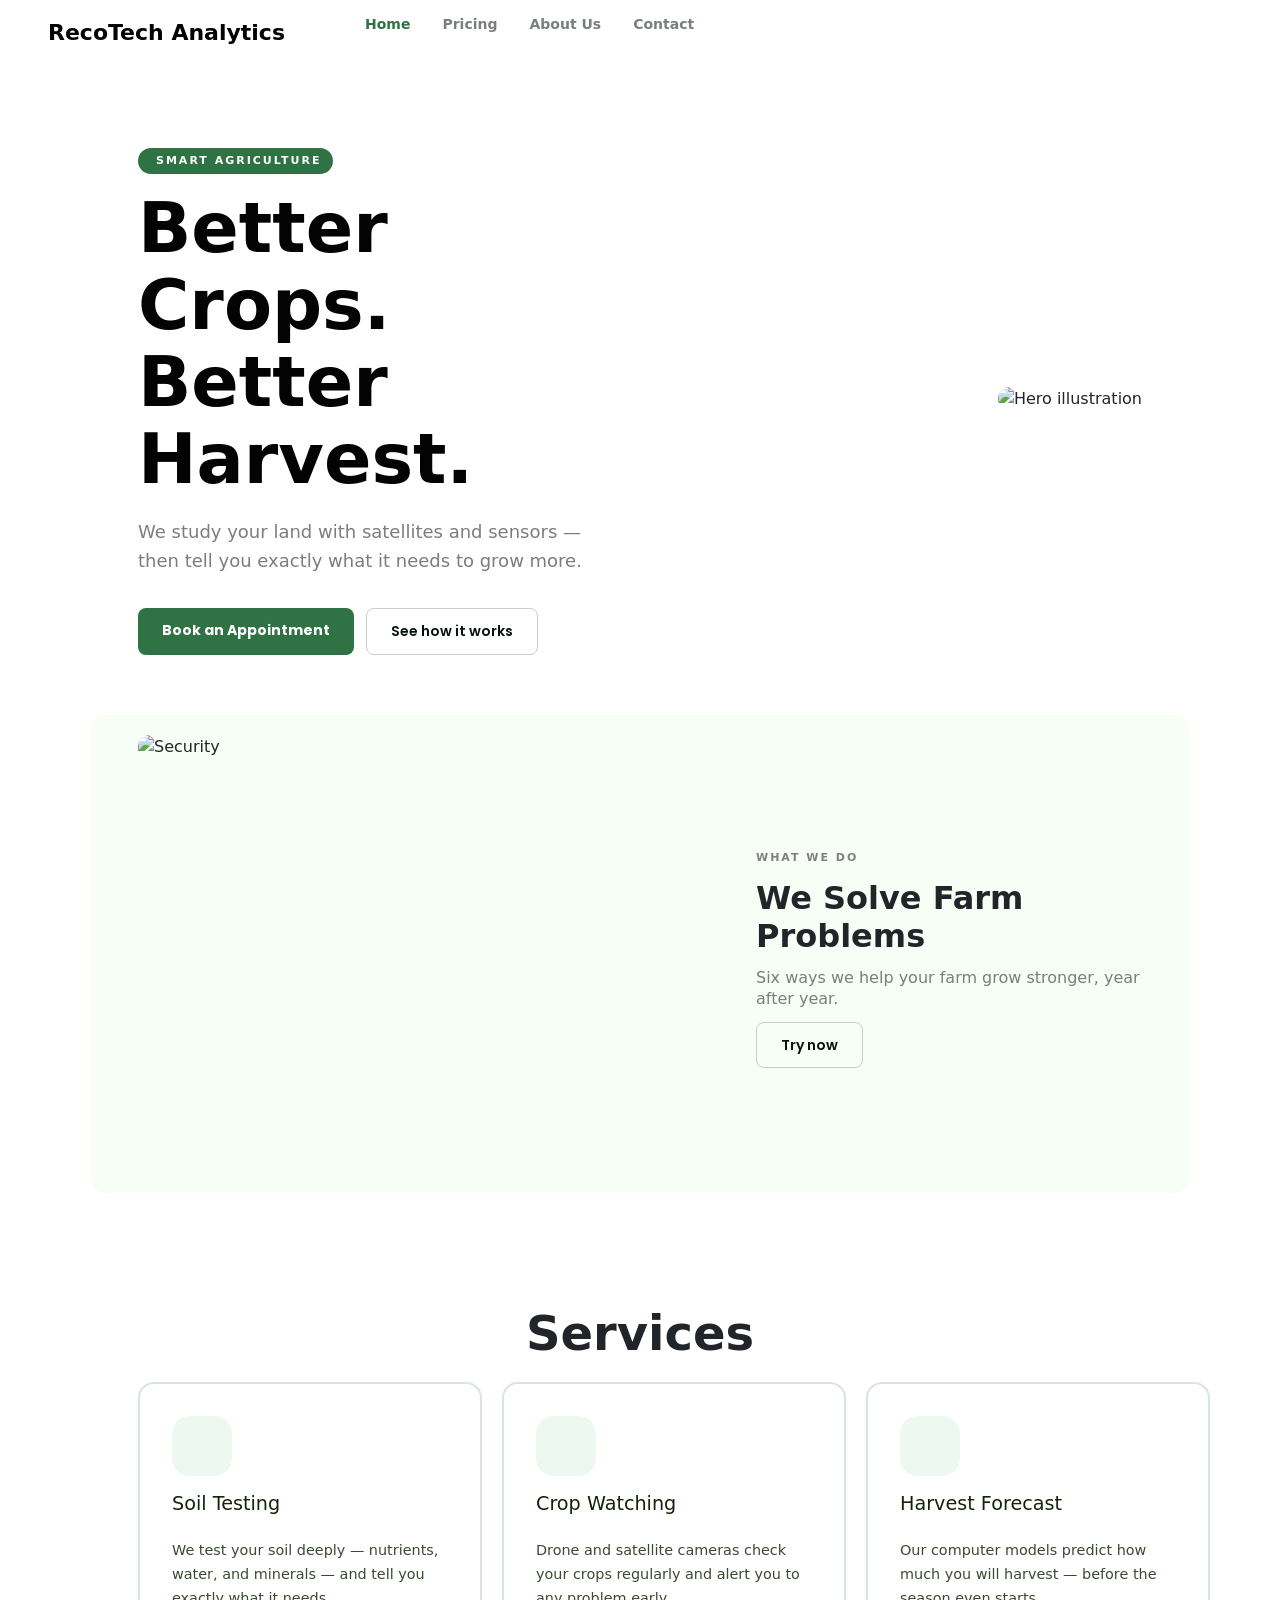
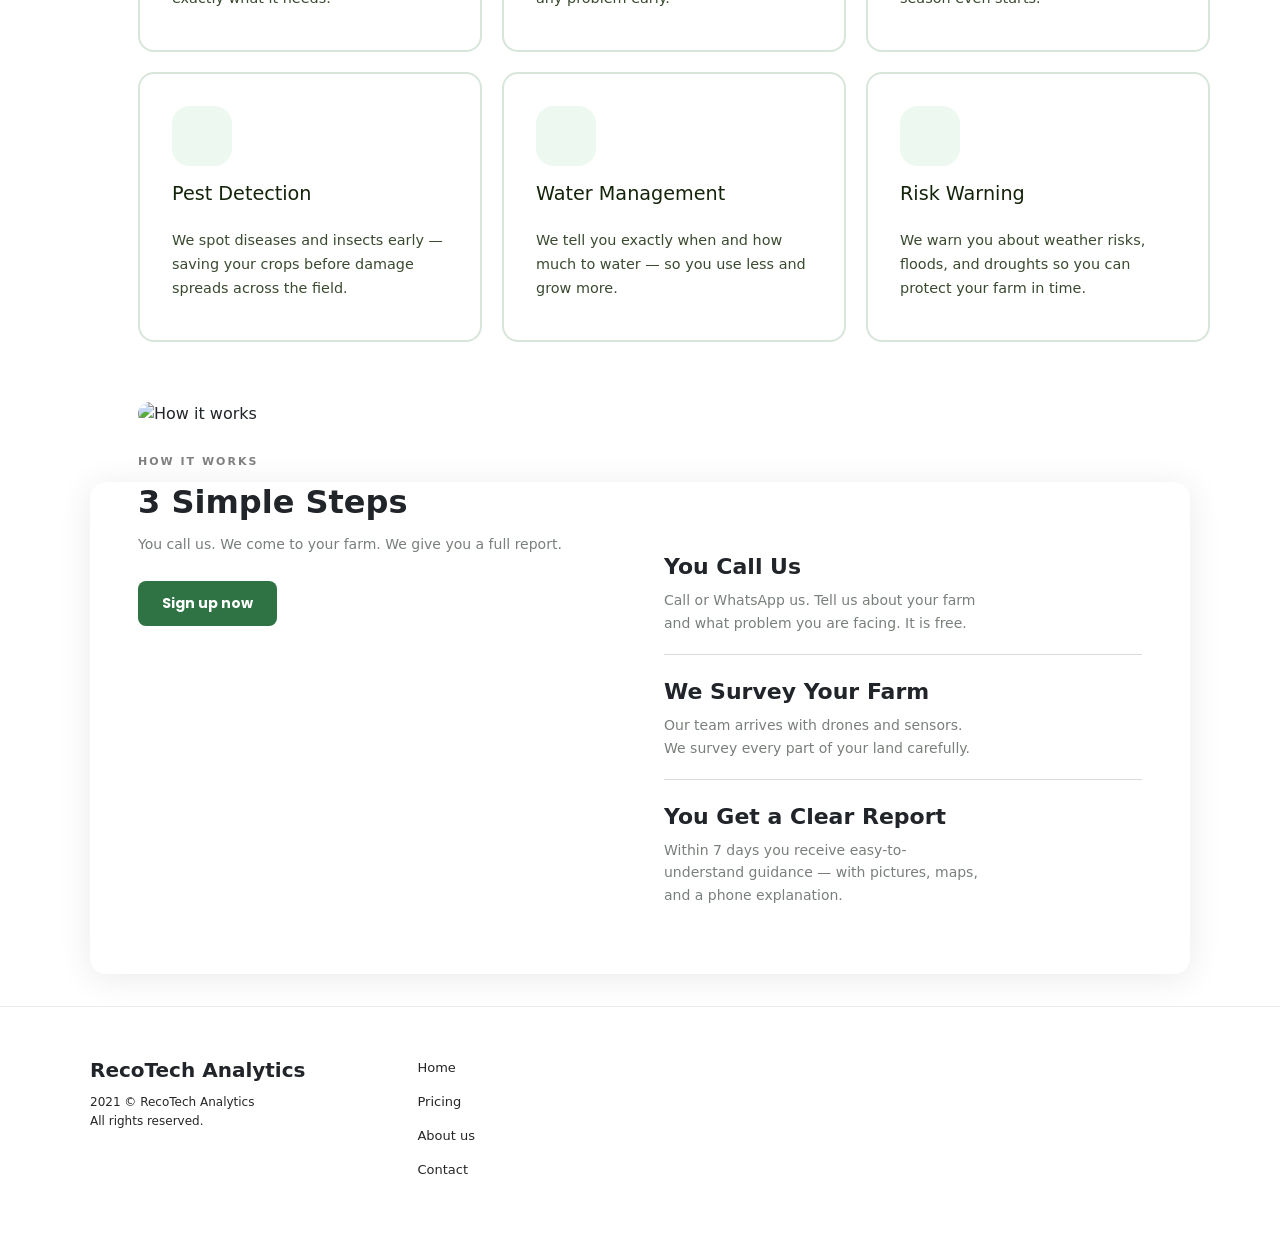
==== commit 2805a5da: "images and color scheme updated along with some content" ====
--- a/index.html
+++ b/index.html
@@ -4,7 +4,7 @@
 <head>
     <meta charset="UTF-8" />
     <meta name="viewport" content="width=device-width, initial-scale=1.0" />
-    <title>RecoTech Analytics</title>
+    <title>RecoTech Analytics — Smart Farming</title>
     <link rel="preconnect" href="https://fonts.googleapis.com">
     <link rel="preconnect" href="https://fonts.gstatic.com" crossorigin>
     <link
@@ -46,17 +46,17 @@
         <!-- Hero -->
         <div class="hero">
             <div class="hero-content">
-                <div class="hero-trial">FREE 30 DAYS TRIAL</div>
+                <div class="hero-trial popular-heading-badge"><i class="fa-brands fa-envira"></i> SMART AGRICULTURE</div>
                 <h1 class="title">Better Crops. Better Harvest.</h1>
                 <p class="sub-text">We study your land with satellites and sensors — then tell you exactly what it needs
                     to grow more.</p>
                 <div class="hero-buttons">
-                    <button class="btn-primary">Try for free</button>
-                    <button class="btn-secondary">See how it works</button>
+                    <a href="https://wa.me/919876543210" class="btn-primary">Book an Appointment</a>
+                    <a class="btn-secondary" href="#how-it-works">See how it works</a>
                 </div>
             </div>
             <div class="hero-image">
-                <img src="assets/images/drone.jpg" alt="Hero illustration" class="placeholder-img" />
+                <img src="assets/images/green-concept/satellite.png" alt="Hero illustration" class="placeholder-img" />
             </div>
         </div>
 
@@ -77,12 +77,12 @@
 
         <!-- Feature 2 -->
         <div class="other-card" style="max-width:1100px;margin:0 auto 32px;">
-            <img src="assets/images/smart-farmer-no-bg.png" alt="Security" class="placeholder-img" />
+            <img src="assets/images/green-concept/smart-farmer-no-bg.png" alt="Security" class="placeholder-img" />
             <div class="other-card-content">
                 <div class="section-tag">WHAT WE DO</div>
                 <h2>We Solve Farm Problems</h2>
                 <p>Six ways we help your farm grow stronger, year after year.</p>
-                <button class="btn-secondary">Try now</button>
+                <a class="btn-secondary" href="contact.html">Try now</a>
             </div>
         </div>
 
@@ -171,11 +171,11 @@
         </div> -->
 
         <!-- How to join -->
-        <div class="how-section-wrapper">
+        <div class="how-section-wrapper" id="how-it-works">
             <div class="how-section">
                 <div class="how-left">
                     <div class="how-left-img-wrap">
-                        <img src="assets/images/data-analytics-no-bg.png" alt="How it works" class="placeholder-img" />
+                        <img src="assets/images/green-concept/data-analytics-no-bg.png" alt="How it works" class="placeholder-img" />
                     </div>
                     <div class="section-tag">HOW IT WORKS</div>
                     <h2>3 Simple Steps</h2>
@@ -191,7 +191,7 @@
                     </div>
                     <div class="step-divider"></div>
                     <div class="step-item">
-                        <div class="step-title">We Visit Your Farm</div>
+                        <div class="step-title">We Survey Your Farm</div>
                         <div class="step-desc">
                             Our team arrives with drones and sensors. We survey every part of your land carefully.
                         </div>
@@ -238,9 +238,9 @@
             <div>
                 <h2 class="title">We Visit Across India</h2>
                 <p>Kerala · Karnataka · Tamil Nadu <br>and across all states.</p>
-                <a href="tel:+919876543210" class="btn-primary">Sign up now</a>
-            </div>
-            <img src="assets/images/smart-farmer.jpg" alt="CTA" class="placeholder-img" />
+                <a href="https://wa.me/919947855564" class="btn-primary">Sign up now</a>
+            </div>
+            <img src="assets/images/green-concept/smart-farmer.png" alt="CTA" class="placeholder-img" />
         </div> -->
 
         <!-- Footer -->
@@ -257,8 +257,8 @@
                         <li><a href="about-us.html">About us</a></li>
                         <li><a href="contact.html">Contact</a></li>
                     </ul>
-                <!-- </div>
-                <div class="footer-col">
+                </div>
+                <!-- <div class="footer-col">
                     <ul>
                         <li><a href="#">Facebook</a></li>
                         <li><a href="#">Instagram</a></li>
--- a/assets/css/style.css
+++ b/assets/css/style.css
@@ -6,7 +6,7 @@
     padding: 0;
 }
 
-/* :root {
+:root {
     --bg: #e8e8e8;
     --bg-light: #ededed;
     --white: #ffffff;
@@ -19,9 +19,9 @@
     --light-green: #EDF8F0;
     --radius: 12px;
     --font: 'Poppins', sans-serif;
-} */
-
-:root {
+}
+
+/* :root {
     --bg: #e8e8e8;
     --bg-light: #ededed;
     --white: #ffffff;
@@ -34,7 +34,7 @@
     --dark-blue: #001D75;
     --radius: 12px;
     --font: 'Poppins', sans-serif;
-}
+} */
 
 body {
     font-family: var(--font);
@@ -94,7 +94,7 @@
 
 .nav-links a:hover,
 .nav-links a.active {
-    color: var(--blue);
+    color: var(--green);
 }
 
 .nav-right {
@@ -118,7 +118,7 @@
     font-size: 14px;
     font-weight: 600;
     color: #fff;
-    background: var(--blue);
+    background: var(--green);
     border: none;
     padding: 10px 22px;
     border-radius: 8px;
@@ -127,7 +127,7 @@
 }
 
 .btn-signup:hover {
-    background: var(--blue-hover);
+    background: var(--green-hover);
 }
 
 /* ===== SHARED ===== */
@@ -210,7 +210,7 @@
     font-size: 14px;
     font-weight: 700;
     color: #fff;
-    background: var(--blue);
+    background: var(--green);
     border: none;
     padding: 12px 24px;
     border-radius: 8px;
@@ -220,7 +220,7 @@
 }
 
 .btn-primary:hover {
-    background: var(--blue-hover);
+    background: var(--green-hover);
 }
 
 .btn-secondary {
@@ -234,11 +234,12 @@
     border-radius: 8px;
     cursor: pointer;
     transition: border-color 0.2s;
+    text-decoration: none;
 }
 
 .btn-secondary:hover {
-    border-color: var(--blue);
-    color: var(--blue);
+    border-color: var(--green);
+    color: var(--green);
 }
 
 .hero-image img {
@@ -324,7 +325,7 @@
     height: 478px;
     gap: 48px;
     margin: 0 48px 32px;
-    background-color: #ededed;
+    background-color: #F6FEF5;
     box-shadow: none;
 }
 
@@ -668,7 +669,7 @@
 
 .team-grid {
     display: grid;
-    grid-template-columns: repeat(4, 1fr);
+    grid-template-columns: repeat(3, 1fr);
     gap: 32px;
     max-width: 900px;
     margin: 0 auto;
@@ -751,6 +752,10 @@
     padding-left: 40px;
 }
 
+.price-card:hover {
+    transform: translateY(-10px);
+}
+
 .price-card.popular {
     /* transform: scale(1.22); */
     z-index: 1;
@@ -764,7 +769,7 @@
     transform: translateX(-50%);
     width: 100px;
     height: 22px;
-    background: var(--blue);
+    background: var(--green);
     color: #fff;
     font-size: 11px;
     font-weight: 700;
@@ -778,7 +783,7 @@
     display: inline-flex;
     align-items: center;
     gap: 6px;
-    background: var(--blue);
+    background: var(--green);
     color: #fff;
     font-weight: 700;
     padding: 5px 12px;
@@ -853,18 +858,18 @@
 }
 
 .btn-plan-outline:hover {
-    border-color: var(--blue);
-    color: var(--blue);
+    border-color: var(--green);
+    color: var(--green);
 }
 
 .btn-plan-filled {
-    background: var(--blue);
+    background: var(--green);
     border: none;
     color: #fff;
 }
 
 .btn-plan-filled:hover {
-    background: var(--blue-hover);
+    background: var(--green-hover);
 }
 
 .compare-section {
@@ -918,7 +923,7 @@
 .check-icon {
     width: 20px;
     height: 20px;
-    background: var(--blue);
+    background: var(--green);
     border-radius: 50%;
     display: flex;
     align-items: center;
@@ -931,7 +936,7 @@
 .check-icon {
     width: 20px;
     height: 20px;
-    background: var(--blue);
+    background: var(--green);
     border-radius: 50%;
     display: flex;
     align-items: center;
@@ -1057,7 +1062,7 @@
 
 .form-group input:focus,
 .form-group textarea:focus {
-    border-color: var(--blue);
+    border-color: var(--green);
 }
 
 .form-group input::placeholder,
@@ -1069,7 +1074,7 @@
     font-family: var(--font);
     width: 100%;
     padding: 14px;
-    background: var(--blue);
+    background: var(--green);
     color: #fff;
     border: none;
     border-radius: 10px;
@@ -1081,7 +1086,7 @@
 }
 
 .btn-send:hover {
-    background: var(--blue-hover);
+    background: var(--green-hover);
 }
 
 /* ===== FOOTER ===== */
@@ -1132,7 +1137,7 @@
 }
 
 .footer-col ul li a:hover {
-    color: var(--blue);
+    color: var(--green);
 }
 
 /* =========================================
@@ -1233,14 +1238,14 @@
 }
 
 .service-card:hover {
-    border-color: var(--blue);
+    border-color: var(--green);
     transform: translateY(-4px);
 }
 
 .service-icon {
     width: 60px;
     height: 60px;
-    background: var(--light-blue);
+    background: var(--light-green);
     border-radius: 18px;
     display: flex;
     align-items: center;
@@ -1252,7 +1257,7 @@
     /* width: 28px;
     height: 28px; */
     font-size: 18px;
-    color: var(--dark-blue);
+    color: var(--dark-green);
 }
 
 .service-name {
@@ -1276,23 +1281,32 @@
 .contact-icon {
     width: 60px;
     height: 60px;
-    background: var(--dark-blue);
+    background: var(--green);
     /* border-radius: 18px; */
     display: flex;
     align-items: center;
     justify-content: center;
     flex-shrink: 0;
+}
+
+.contact-image img {
+    /* width: 100%;
+        max-width: 420px;
+        height: auto; */
+    /* margin: 0 auto; */
+    width: 549px;
+    height: 100%;
 }
 
 .contact-icon i {
     /* width: 28px;
     height: 28px; */
     font-size: 25px;
-    color: var(--light-blue);
+    color: var(--light-green);
 }
 
 .contact-item:hover {
-    background-color: var(--light-blue);
+    background-color: var(--light-green);
     cursor: pointer;
 }
 
@@ -1427,6 +1441,8 @@
         max-width: 420px;
         height: auto;
         margin: 0 auto;
+        width: 549px;
+        height: 454px;
     }
 
     .contact-form-area {
